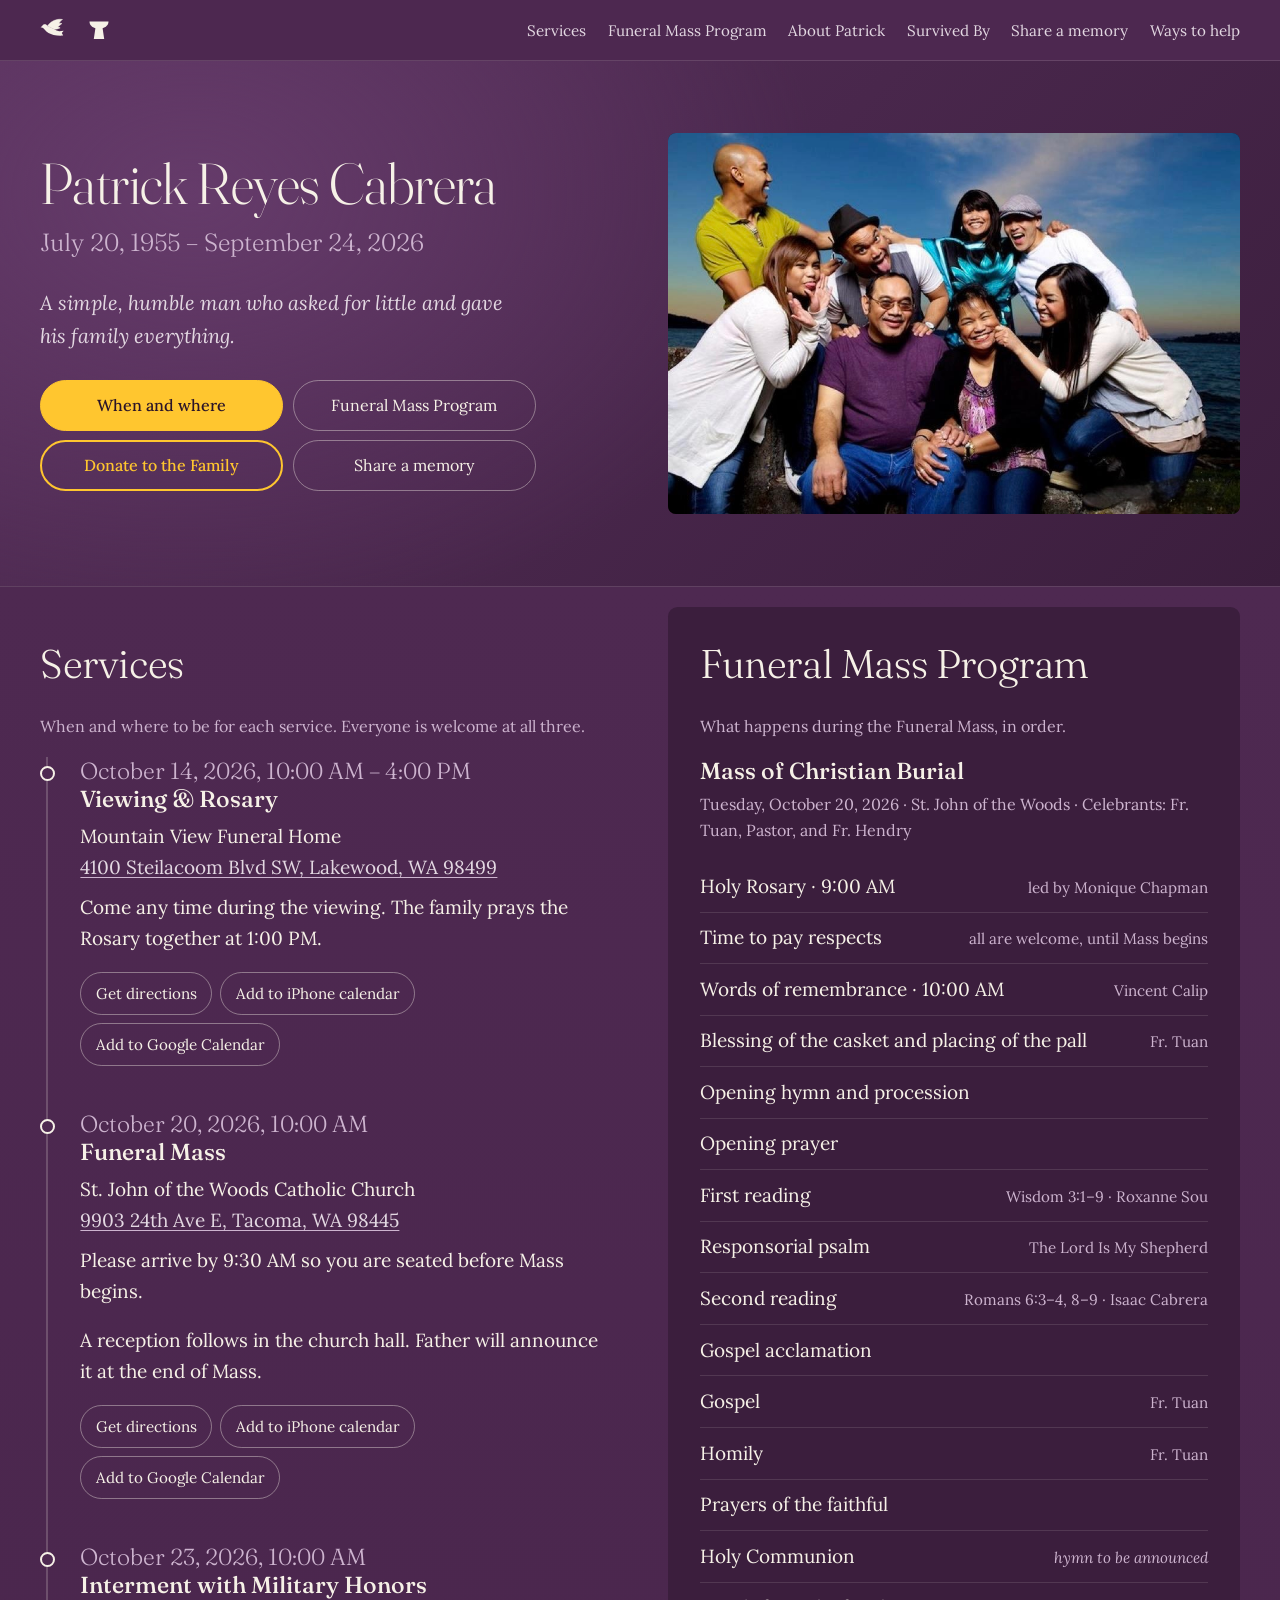
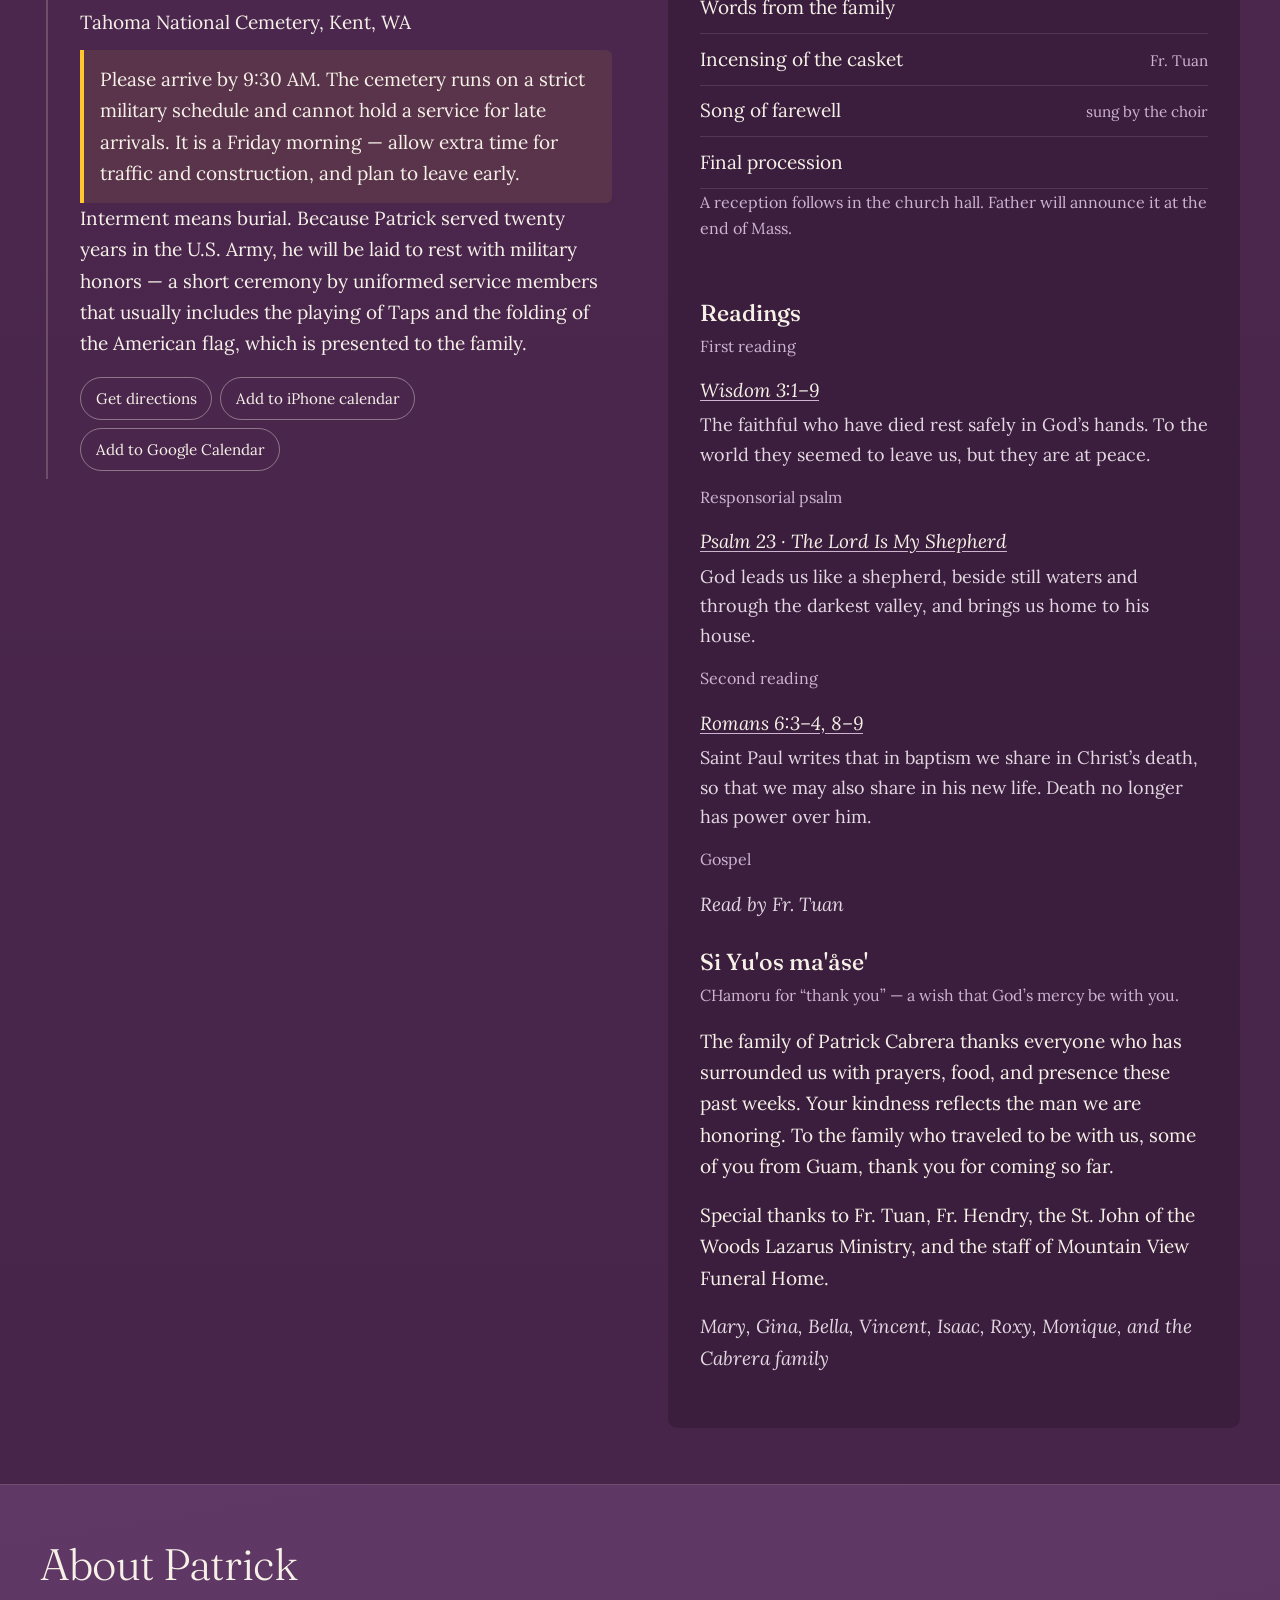
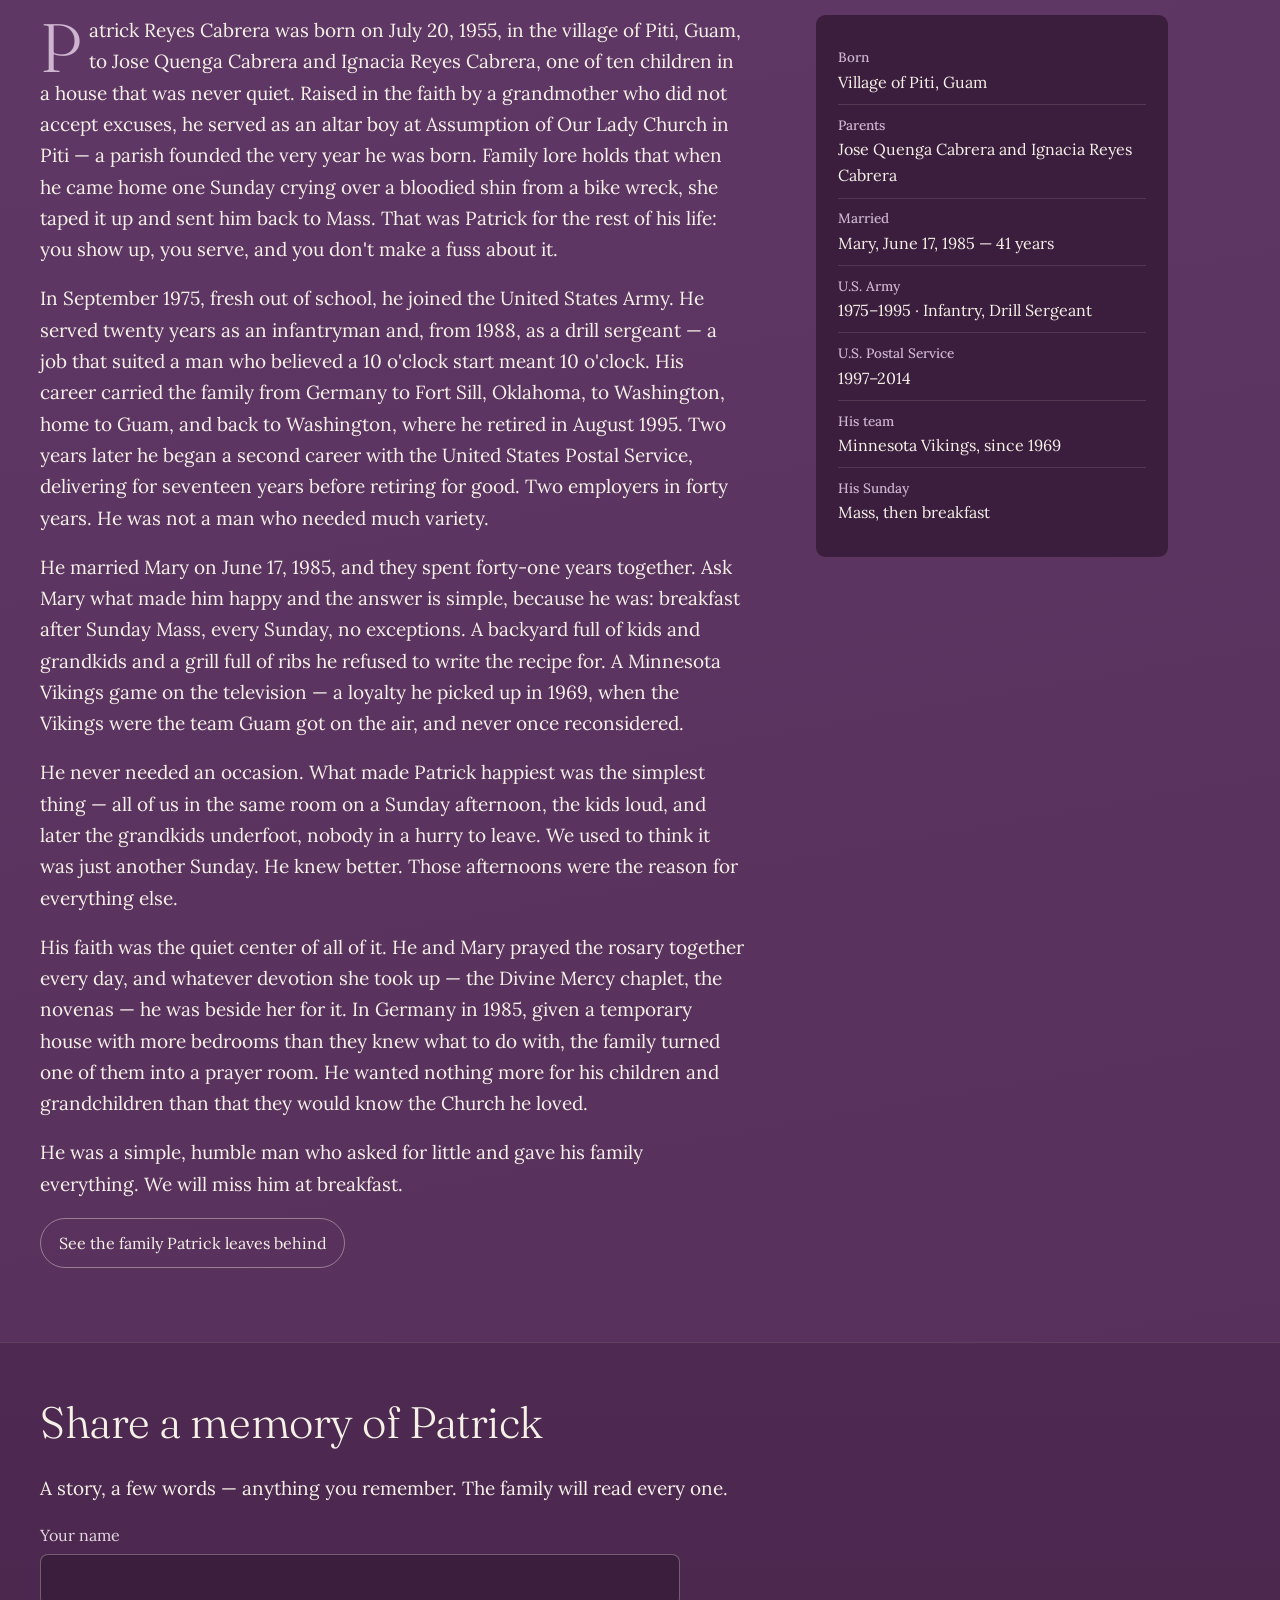
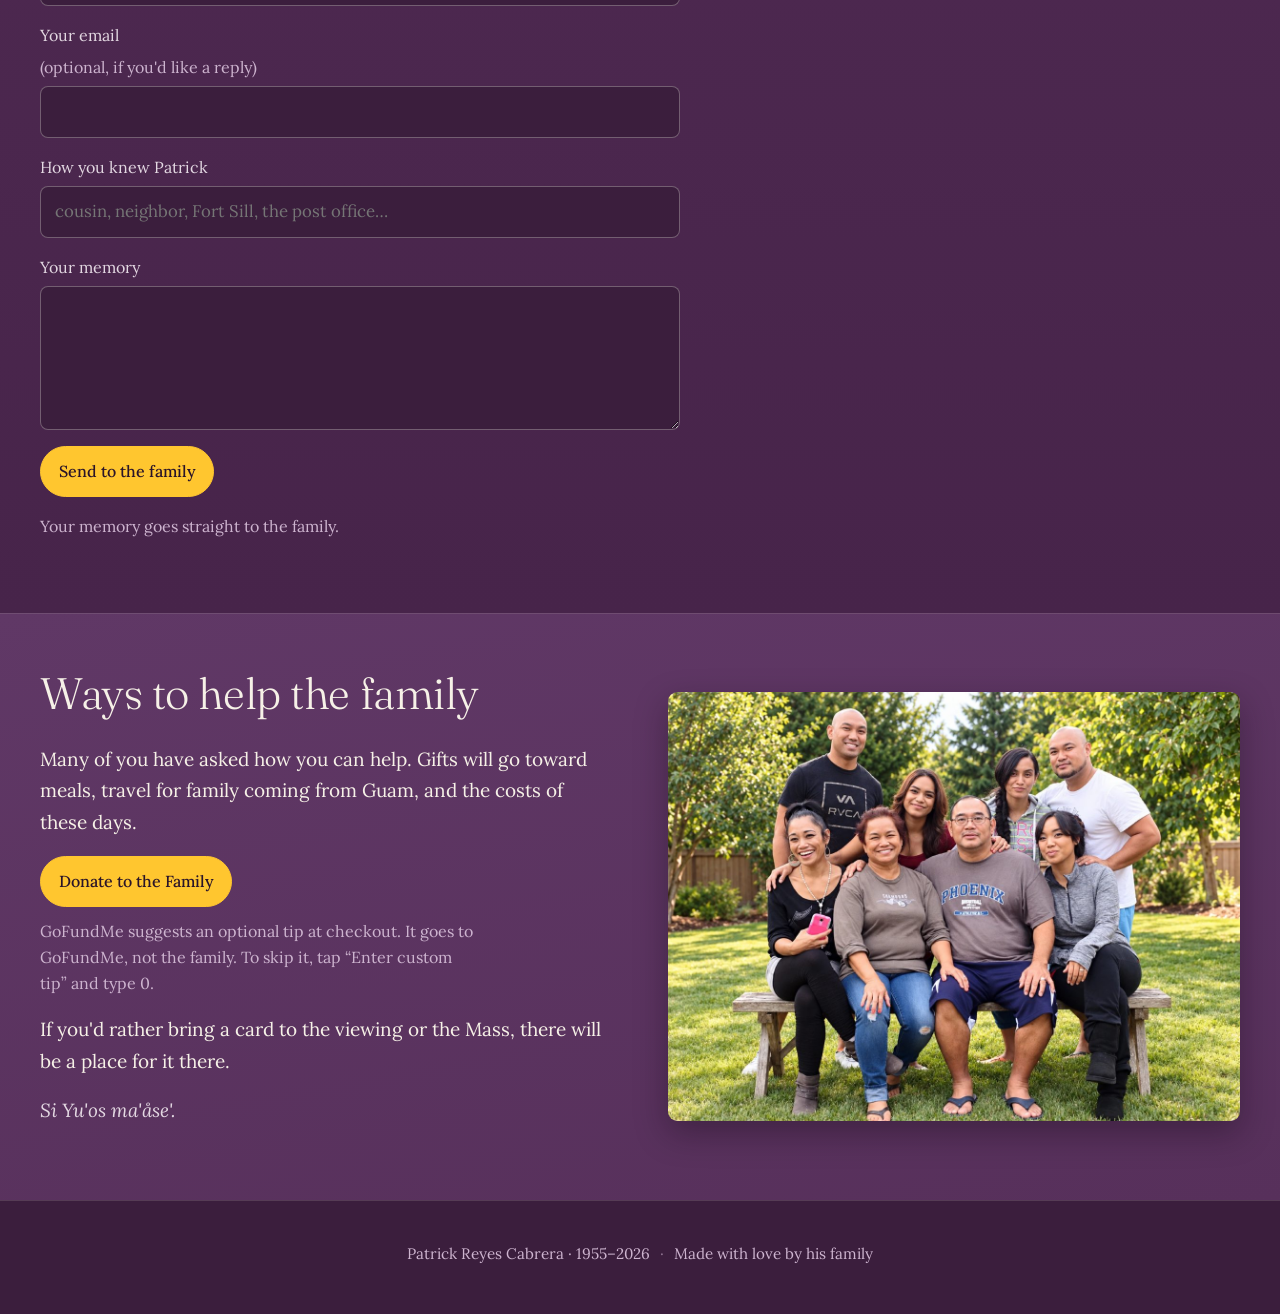
==== index.html @ 387bdf00 "Add the Survived By family tree page New /survived-by/ page built from data.json: Patrick and Mary's" ====
<!DOCTYPE html>
<!-- Generated by build.js from template.html + data.json. Do not edit this file directly. -->
<html lang="en">
<head>
<meta charset="utf-8">
<meta name="viewport" content="width=device-width, initial-scale=1, viewport-fit=cover">
<title>Patrick Reyes Cabrera · 1955–2026</title>
<meta name="description" content="Services, Funeral Mass program, and memories for Patrick Reyes Cabrera, July 20, 1955 – September 24, 2026.">
<link rel="preconnect" href="https://fonts.googleapis.com">
<link rel="preconnect" href="https://fonts.gstatic.com" crossorigin>
<link href="https://fonts.googleapis.com/css2?family=Fraunces:ital,opsz,wght@0,9..144,300;0,9..144,500;1,9..144,300&family=Lora:ital,wght@0,400;0,500;1,400&display=swap" rel="stylesheet">
<link rel="stylesheet" href="styles.css?v=f3554903">
<script>document.documentElement.classList.add('js')</script>
</head>
<body>
<nav class="nav" aria-label="Site">
  <div class="wrap">
    <div class="marks">
      <a class="brand home" href="#top" aria-label="Home"><svg viewBox="0 0 24 24" width="28" height="28" aria-hidden="true" focusable="false"><g fill="currentColor"><path d="M2.2 9.6L3.6 8.6C4 7.4 5.2 6.8 6.4 7.1C7.2 7.3 7.8 7.9 8.1 8.6L13.9 11.4C15.2 12.2 16.6 12.8 18.2 13L22 12.6L20.4 14.6L21.6 16.8C18.6 17 15.8 16.8 13.3 16.2C10.2 15.5 7.4 14 5.8 11.8C5.2 11 4.6 10.4 3.9 10.1Z"/><path class="wing" stroke="currentColor" stroke-width=".4" stroke-linejoin="round" d="M8.1 8.6C9.6 6.2 12.6 3.8 16.4 3C18 2.7 19.6 2.7 21 3C19.6 3.9 18.6 5 17.9 6.2C18.9 6.1 19.8 6.2 20.5 6.5C19.2 7.4 18 8.4 16.9 9.4C17.7 9.5 18.4 9.8 19 10.2C17.4 11 15.6 11.4 13.9 11.4Z"/></g></svg></a>
      <a class="latte" href="#about" aria-label="About Patrick" title="About Patrick"><svg viewBox="0 0 24 24" width="24" height="24" aria-hidden="true" focusable="false"><path fill="currentColor" d="M2.5 3.5H21.5C21.5 7 18.8 9.4 15.6 10.2L17.2 21H6.8L8.4 10.2C5.2 9.4 2.5 7 2.5 3.5Z"/></svg></a>
    </div>
    <button class="menu-toggle" type="button" aria-expanded="false" aria-controls="site-menu" aria-label="Menu"><svg viewBox="0 0 24 24" width="26" height="26" aria-hidden="true" focusable="false" fill="none" stroke="currentColor" stroke-width="2" stroke-linecap="round"><path class="bars" d="M4 7h16M4 12h16M4 17h16"/><path class="x" d="M6 6l12 12M18 6L6 18"/></svg></button>
    <ul id="site-menu">
      <li><a href="#services">Services</a></li>
      <li><a href="#program">Funeral Mass Program</a></li>
      <li><a href="#about">About Patrick</a></li>
      <li><a href="survived-by/">Survived By</a></li>
      <li><a href="#memories">Share a memory</a></li>
      <li><a href="#give">Ways to help</a></li>
    </ul>
  </div>
</nav>

<header class="hero" id="top">
  <div class="slides" aria-label="Family photos">
    <figure class="slide" style="margin:0">
      <img src="photos/family.jpg" alt="Patrick and Mary seated on a seawall at sunset, surrounded by their laughing children" width="960" height="640">
    </figure>
  </div>
  <div class="wrap">
    <h1>Patrick Reyes Cabrera</h1>
    <p class="dates">July 20, 1955 – September 24, 2026</p>
    <p class="lede">A simple, humble man who asked for little and gave his family everything.</p>
    <div class="quick">
      <a class="btn gold" href="#services">When and where</a>
      <a class="btn" href="program/">Funeral Mass Program</a>
      <a class="btn gold-outline" href="https://www.gofundme.com/f/supporting-our-mom-after-the-loss-of-our-dad-jjjbe">Donate to the Family</a>
      <a class="btn" href="#memories">Share a memory</a>
    </div>
  </div>
</header>

<main>
<!-- Services and Funeral Mass Program sit side by side on desktop -->
<div class="plan">
<section id="services">
  <div class="wrap">
    <h2>Services</h2>
    <p class="muted small">When and where to be for each service. Everyone is welcome at all three.</p>
    <div class="events">

      <article class="event">
        <h3><span class="when"><span class="nw">October 14, 2026,</span> <span class="nw">10:00 AM – 4:00 PM</span></span> Viewing &amp; Rosary</h3>
        <p class="where">Mountain View Funeral Home<br><a href="https://maps.google.com/?q=4100+Steilacoom+Blvd+SW,+Lakewood,+WA+98499">4100 Steilacoom Blvd SW, Lakewood, WA 98499</a></p>
        <p>Come any time during the viewing. The family prays the Rosary together at 1:00 PM.</p>
        <div class="links">
          <a class="btn" href="https://maps.google.com/?q=4100+Steilacoom+Blvd+SW,+Lakewood,+WA+98499">Get directions</a>
          <a class="btn" href="calendar/viewing.ics">Add to iPhone calendar</a>
          <a class="btn" href="https://calendar.google.com/calendar/render?action=TEMPLATE&amp;text=Viewing+%26+Rosary+%C2%B7+Patrick+Cabrera&amp;dates=20261014T100000%2F20261014T160000&amp;ctz=America%2FLos_Angeles&amp;location=Mountain+View+Funeral+Home%2C+4100+Steilacoom+Blvd+SW%2C+Lakewood%2C+WA+98499&amp;details=10%3A00+AM+%E2%80%93+4%3A00+PM+%C2%B7+Rosary+at+1%3A00+PM%0A%0ACome+any+time+during+the+viewing.+The+family+prays+the+Rosary+together+at+1%3A00+PM.">Add to Google Calendar</a>
        </div>
      </article>

      <article class="event">
        <h3><span class="when"><span class="nw">October 20, 2026,</span> <span class="nw">10:00 AM</span></span> Funeral Mass</h3>
        <p class="where">St. John of the Woods Catholic Church<br><a href="https://maps.google.com/?q=9903+24th+Ave+E,+Tacoma,+WA+98445">9903 24th Ave E, Tacoma, WA 98445</a></p>
        <p>Please arrive by 9:30 AM so you are seated before Mass begins.</p>
        <p>A reception follows in the church hall. Father will announce it at the end of Mass.</p>
        <div class="links">
          <a class="btn" href="https://maps.google.com/?q=9903+24th+Ave+E,+Tacoma,+WA+98445">Get directions</a>
          <a class="btn" href="calendar/funeral-mass.ics">Add to iPhone calendar</a>
          <a class="btn" href="https://calendar.google.com/calendar/render?action=TEMPLATE&amp;text=Funeral+Mass+%C2%B7+Patrick+Cabrera&amp;dates=20261020T090000%2F20261020T113000&amp;ctz=America%2FLos_Angeles&amp;location=St.+John+of+the+Woods+Catholic+Church%2C+9903+24th+Ave+E%2C+Tacoma%2C+WA+98445&amp;details=Mass+begins+promptly+at+10%3A00+AM+%C2%B7+Rosary+at+9%3A00+AM%0A%0APlease+arrive+by+9%3A30+AM+so+you+are+seated+before+Mass+begins.%0A%0AA+reception+follows+in+the+church+hall.+Father+will+announce+it+at+the+end+of+Mass.">Add to Google Calendar</a>
        </div>
      </article>

      <article class="event">
        <h3><span class="when"><span class="nw">October 23, 2026,</span> <span class="nw">10:00 AM</span></span> Interment with Military Honors</h3>
        <p class="where">Tahoma National Cemetery, Kent, WA</p>
        <div class="notice"><p>Please arrive by 9:30 AM. The cemetery runs on a strict military schedule and cannot hold a service for late arrivals. It is a Friday morning — allow extra time for traffic and construction, and plan to leave early.</p></div>
        <p>Interment means burial. Because Patrick served twenty years in the U.S. Army, he will be laid to rest with military honors — a short ceremony by uniformed service members that usually includes the playing of Taps and the folding of the American flag, which is presented to the family.</p>
        <div class="links">
          <a class="btn" href="https://maps.google.com/?q=Tahoma+National+Cemetery,+Kent,+WA">Get directions</a>
          <a class="btn" href="calendar/interment.ics">Add to iPhone calendar</a>
          <a class="btn" href="https://calendar.google.com/calendar/render?action=TEMPLATE&amp;text=Interment+with+Military+Honors+%C2%B7+Patrick+Cabrera&amp;dates=20261023T093000%2F20261023T110000&amp;ctz=America%2FLos_Angeles&amp;location=Tahoma+National+Cemetery%2C+Kent%2C+WA&amp;details=10%3A00+AM+%C2%B7+Please+arrive+by+9%3A30+AM%0A%0AInterment+means+burial.+Because+Patrick+served+twenty+years+in+the+U.S.+Army%2C+he+will+be+laid+to+rest+with+military+honors+%E2%80%94+a+short+ceremony+by+uniformed+service+members+that+usually+includes+the+playing+of+Taps+and+the+folding+of+the+American+flag%2C+which+is+presented+to+the+family.%0A%0AThe+cemetery+runs+on+a+strict+military+schedule+and+cannot+hold+a+service+for+late+arrivals.+It+is+a+Friday+morning+%E2%80%94+allow+extra+time+for+traffic+and+construction%2C+and+plan+to+leave+early.">Add to Google Calendar</a>
        </div>
      </article>

    </div>
  </div>
</section>

<section id="program">
  <div class="wrap">
    <h2>Funeral Mass Program</h2>
    <p class="muted small">What happens during the Funeral Mass, in order.</p>
    <div class="program">
      <div>
        <h3>Mass of Christian Burial</h3>
        <p class="small muted">Tuesday, October 20, 2026 · St. John of the Woods · Celebrants: Fr. Tuan, Pastor, and Fr. Hendry</p>
        <ol class="order">
          <li><span>Holy Rosary · 9:00 AM</span><span>led by Monique Chapman</span></li>
          <li><span>Time to pay respects</span><span>all are welcome, until Mass begins</span></li>
          <li><span>Words of remembrance · 10:00 AM</span><span>Vincent Calip</span></li>
          <li><span>Blessing of the casket and placing of the pall</span><span>Fr. Tuan</span></li>
          <li><span>Opening hymn and procession</span><span></span></li>
          <li><span>Opening prayer</span><span></span></li>
          <li><span>First reading</span><span>Wisdom 3:1–9 · Roxanne Sou</span></li>
          <li><span>Responsorial psalm</span><span>The Lord Is My Shepherd</span></li>
          <li><span>Second reading</span><span>Romans 6:3–4, 8–9 · Isaac Cabrera</span></li>
          <li><span>Gospel acclamation</span><span></span></li>
          <li><span>Gospel</span><span>Fr. Tuan</span></li>
          <li><span>Homily</span><span>Fr. Tuan</span></li>
          <li><span>Prayers of the faithful</span><span></span></li>
          <li><span>Holy Communion</span><span class="tbd">hymn to be announced</span></li>
          <li><span>Words from the family</span><span></span></li>
          <li><span>Incensing of the casket</span><span>Fr. Tuan</span></li>
          <li><span>Song of farewell</span><span>sung by the choir</span></li>
          <li><span>Final procession</span><span></span></li>
        </ol>
        <p class="small muted">A reception follows in the church hall. Father will announce it at the end of Mass.</p>
      </div>
      <div>
        <h3>Readings</h3>
        <p class="small muted" style="margin:0">First reading</p>
        <p class="scripture"><a href="https://bible.usccb.org/bible/wisdom/3">Wisdom 3:1–9</a></p>
        <p class="reading-note">The faithful who have died rest safely in God’s hands. To the world they seemed to leave us, but they are at peace.</p>
        <p class="small muted" style="margin:0">Responsorial psalm</p>
        <p class="scripture"><a href="https://bible.usccb.org/bible/psalms/23">Psalm 23 · The Lord Is My Shepherd</a></p>
        <p class="reading-note">God leads us like a shepherd, beside still waters and through the darkest valley, and brings us home to his house.</p>
        <p class="small muted" style="margin:0">Second reading</p>
        <p class="scripture"><a href="https://bible.usccb.org/bible/romans/6">Romans 6:3–4, 8–9</a></p>
        <p class="reading-note">Saint Paul writes that in baptism we share in Christ’s death, so that we may also share in his new life. Death no longer has power over him.</p>
        <p class="small muted" style="margin:0">Gospel</p>
        <p class="scripture">Read by Fr. Tuan</p>
        <h3 style="margin-top:1.75rem"><span lang="ch">Si Yu'os ma'åse'</span></h3>
        <p class="small muted">CHamoru for “thank you” — a wish that God’s mercy be with you.</p>
        <p>The family of Patrick Cabrera thanks everyone who has surrounded us with prayers, food, and presence these past weeks. Your kindness reflects the man we are honoring. To the family who traveled to be with us, some of you from Guam, thank you for coming so far.</p>
        <p>Special thanks to Fr. Tuan, Fr. Hendry, the St. John of the Woods Lazarus Ministry, and the staff of Mountain View Funeral Home.</p>
        <p class="lede-small">Mary, Gina, Bella, Vincent, Isaac, Roxy, Monique, and the Cabrera family</p>
      </div>
    </div>
  </div>
</section>
</div>

<section id="about">
  <div class="wrap">
    <h2>About Patrick</h2>
    <div class="bio">
      <div class="text">
        <p>Patrick Reyes Cabrera was born on July 20, 1955, in the village of Piti, Guam, to Jose Quenga Cabrera and Ignacia Reyes Cabrera, one of ten children in a house that was never quiet. Raised in the faith by a grandmother who did not accept excuses, he served as an altar boy at Assumption of Our Lady Church in Piti — a parish founded the very year he was born. Family lore holds that when he came home one Sunday crying over a bloodied shin from a bike wreck, she taped it up and sent him back to Mass. That was Patrick for the rest of his life: you show up, you serve, and you don't make a fuss about it.</p>
        <p>In September 1975, fresh out of school, he joined the United States Army. He served twenty years as an infantryman and, from 1988, as a drill sergeant — a job that suited a man who believed a 10 o'clock start meant 10 o'clock. His career carried the family from Germany to Fort Sill, Oklahoma, to Washington, home to Guam, and back to Washington, where he retired in August 1995. Two years later he began a second career with the United States Postal Service, delivering for seventeen years before retiring for good. Two employers in forty years. He was not a man who needed much variety.</p>
        <p>He married Mary on June 17, 1985, and they spent forty-one years together. Ask Mary what made him happy and the answer is simple, because he was: breakfast after Sunday Mass, every Sunday, no exceptions. A backyard full of kids and grandkids and a grill full of ribs he refused to write the recipe for. A Minnesota Vikings game on the television — a loyalty he picked up in 1969, when the Vikings were the team Guam got on the air, and never once reconsidered.</p>
        <p>He never needed an occasion. What made Patrick happiest was the simplest thing — all of us in the same room on a Sunday afternoon, the kids loud, and later the grandkids underfoot, nobody in a hurry to leave. We used to think it was just another Sunday. He knew better. Those afternoons were the reason for everything else.</p>
        <p>His faith was the quiet center of all of it. He and Mary prayed the rosary together every day, and whatever devotion she took up — the Divine Mercy chaplet, the novenas — he was beside her for it. In Germany in 1985, given a temporary house with more bedrooms than they knew what to do with, the family turned one of them into a prayer room. He wanted nothing more for his children and grandchildren than that they would know the Church he loved.</p>
        <p>He was a simple, humble man who asked for little and gave his family everything. We will miss him at breakfast.</p>
        <p><a class="btn" href="survived-by/">See the family Patrick leaves behind</a></p>
      </div>
      <aside><ul class="facts">
        <li><b>Born</b>Village of Piti, Guam</li>
        <li><b>Parents</b>Jose Quenga Cabrera and Ignacia Reyes Cabrera</li>
        <li><b>Married</b>Mary, June 17, 1985 — 41 years</li>
        <li><b>U.S. Army</b>1975–1995 · Infantry, Drill Sergeant</li>
        <li><b>U.S. Postal Service</b>1997–2014</li>
        <li><b>His team</b>Minnesota Vikings, since 1969</li>
        <li><b>His Sunday</b>Mass, then breakfast</li>
      </ul></aside>
    </div>
  </div>
</section>

<section id="memories">
  <div class="wrap">
    <h2>Share a memory of Patrick</h2>
    <p>A story, a few words — anything you remember. The family will read every one.</p>
    <form id="memoryForm" action="https://formspree.io/f/moejwren" method="POST">
      <input type="hidden" name="_subject" value="A memory of Patrick">
      <p class="hp" aria-hidden="true"><label>Leave this empty<input name="_gotcha" tabindex="-1" autocomplete="off"></label></p>
      <label>Your name<input name="name" required autocomplete="name"></label>
      <label>Your email <span class="muted">(optional, if you'd like a reply)</span><input name="email" type="email" autocomplete="email" inputmode="email"></label>
      <label>How you knew Patrick<input name="relationship" placeholder="cousin, neighbor, Fort Sill, the post office…"></label>
      <label>Your memory<textarea name="memory" required></textarea></label>
      <div><button class="btn gold" type="submit">Send to the family</button></div>
      <p class="small muted" id="formNote" role="status" aria-live="polite">Your memory goes straight to the family.</p>
    </form>
  </div>
</section>
<section id="give">
  <div class="wrap give-grid">
    <div class="give-text">
      <h2>Ways to help the family</h2>
      <p>Many of you have asked how you can help. Gifts will go toward meals, travel for family coming from Guam, and the costs of these days.</p>
      <p><a class="btn gold" href="https://www.gofundme.com/f/supporting-our-mom-after-the-loss-of-our-dad-jjjbe">Donate to the Family</a></p>
      <p class="small muted tip-note">GoFundMe suggests an optional tip at checkout. It goes to GoFundMe, not the family. To skip it, tap “Enter custom tip” and type 0.</p>
      <p>If you'd rather bring a card to the viewing or the Mass, there will be a place for it there.</p>
      <p class="lede-small" lang="ch">Si Yu'os ma'åse'.</p>
    </div>
    <figure class="give-photo"><img src="photos/family-backyard.jpg" alt="Patrick seated on a wooden bench in a sunny backyard, surrounded by smiling family" width="1200" height="900" loading="lazy" decoding="async"></figure>
  </div>
</section>

</main>

<footer>
  <div class="wrap">
    <p class="footline"><span>Patrick Reyes Cabrera · 1955–2026</span><span>Made with love by his family</span></p>
  </div>
</footer>

<script>
// phone menu: open/close, close after choosing a link or pressing Escape
(function(){
  var nav=document.querySelector('.nav'), btn=nav.querySelector('.menu-toggle');
  function set(open){ nav.classList.toggle('open',open); btn.setAttribute('aria-expanded',open); }
  btn.addEventListener('click',function(){ set(!nav.classList.contains('open')); });
  nav.querySelectorAll('#site-menu a').forEach(function(a){ a.addEventListener('click',function(){ set(false); }); });
  document.addEventListener('keydown',function(e){ if(e.key==='Escape'&&nav.classList.contains('open')){ set(false); btn.focus(); } });
})();
(function(){
  var f=document.getElementById('memoryForm');
  // Sends to Formspree without leaving the page; without JavaScript the form still posts normally.
  var note=document.getElementById('formNote'), btn=f.querySelector('button[type=submit]');
  f.addEventListener('submit',function(e){
    e.preventDefault();
    var d=new FormData(f);
    d.set('_subject','A memory of Patrick from '+(d.get('name')||'a friend'));
    btn.disabled=true; note.textContent='Sending…';
    fetch(f.action,{method:'POST',body:d,headers:{Accept:'application/json'}})
      .then(function(r){ if(!r.ok) throw new Error(r.status); f.reset(); note.textContent='Thank you. Your memory was sent to the family.'; })
      .catch(function(){ note.textContent='Sorry, that didn\'t go through. Please check your connection and try again.'; })
      .then(function(){ btn.disabled=false; });
  });
})();
</script>
</body>
</html>
---- styles.css ----
:root{
  --purple:#4E2951; --purple-deep:#3B1E3D; --purple-ink:#2A1429;
  --ivory:#F6F1E7; --ivory-dim:#E3D8E2; --lavender:#CDB4CF;
  --gold:#FFC62F;
  /* section tints: lightest values that keep lavender text at 4.5:1 or better */
  --plum-light:#603866; --plum-glow:#653B6A; --plum-mid:#57305B; --plum-low:#47244A;
  --display:"Fraunces", Georgia, "Times New Roman", serif;
  --body:"Lora", Georgia, "Times New Roman", serif;
  box-sizing:border-box;
  padding-top:env(safe-area-inset-top,0px); padding-bottom:env(safe-area-inset-bottom,0px);
}
:root:not([data-theme="light"]), :root[data-theme="dark"]{ color-scheme:dark; }
*,*::before,*::after{box-sizing:inherit}
html{scroll-padding-top:calc(env(safe-area-inset-top,0px) + 4.5rem); scroll-behavior:smooth}
@media (prefers-reduced-motion:reduce){html{scroll-behavior:auto}}
body{margin:0;background:var(--purple);color:var(--ivory);font-family:var(--body);font-size:1.1875rem;line-height:1.65;-webkit-font-smoothing:antialiased}
img{max-width:100%;display:block}
a{color:var(--ivory);text-decoration-color:var(--lavender);text-underline-offset:.18em}
a:hover{text-decoration-color:var(--gold)}
:focus-visible{outline:3px solid var(--gold);outline-offset:3px;border-radius:2px}
/* page width: narrow gutters on phones; wider column with roomier gutters on desktop */
:root{--page:min(100% - 2.5rem, 64rem)}
@media (min-width:60rem){:root{--page:min(100% - 5rem, 80rem)}}
.wrap{width:var(--page);margin-inline:auto}

/* nav */
.nav{position:sticky;top:env(safe-area-inset-top,0px);z-index:10;background:rgba(78,41,81,.92);backdrop-filter:blur(10px);border-bottom:1px solid rgba(246,241,231,.14)}
.nav .wrap{display:flex;align-items:center;justify-content:space-between;gap:1rem;min-height:3.75rem}
.nav .brand{font-family:var(--display);font-weight:500;font-size:1.05rem;text-decoration:none;letter-spacing:.01em}
.nav ul{list-style:none;margin:0;padding:0;display:flex;gap:1.35rem;overflow-x:auto;scrollbar-width:none}
.nav ul::-webkit-scrollbar{display:none}
.nav li a{text-decoration:none;font-size:.95rem;white-space:nowrap;color:var(--ivory-dim)}
.nav li a:hover{color:var(--ivory)}
.nav .home{display:inline-flex;align-items:center;justify-content:center;min-width:2.75rem;min-height:2.75rem;margin-left:-.6rem;color:var(--ivory);flex:none}
.nav .home:hover{opacity:.8}
/* dove (home) and latte stone (About Patrick) sit together at the left */
.nav .marks{display:flex;align-items:center;gap:.15rem;flex:none}
.nav .latte{display:inline-flex;align-items:center;justify-content:center;min-width:2.75rem;min-height:2.75rem;color:var(--ivory)}
.nav .latte:hover{opacity:.8}
/* dove: two gentle wingbeats on load, two more on hover/focus; none with reduced motion */
.nav .home .wing{transform-box:fill-box;transform-origin:30% 100%;animation:flap .6s ease-in-out .5s 2}
.nav .home:hover .wing,.nav .home:focus-visible .wing{animation:flap-again .6s ease-in-out 2}
@keyframes flap{0%,100%{transform:scaleY(1)}50%{transform:scaleY(-.3)}}
@keyframes flap-again{0%,100%{transform:scaleY(1)}50%{transform:scaleY(-.3)}}
@media (prefers-reduced-motion:reduce){.nav .home .wing{animation:none!important}}
/* menu button: phones only */
.menu-toggle{display:none;align-items:center;justify-content:center;background:none;border:0;color:var(--ivory);padding:0;width:2.75rem;height:2.75rem;margin-right:-.6rem;cursor:pointer;border-radius:.4rem}
.menu-toggle .x{display:none}.nav.open .menu-toggle .x{display:inline}.nav.open .menu-toggle .bars{display:none}
@media (max-width:56rem){html{scroll-padding-top:calc(env(safe-area-inset-top,0px) + 4.5rem)}.nav .wrap{flex-wrap:wrap;gap:0 1rem;min-height:3.5rem}.menu-toggle{display:inline-flex}.nav ul{flex-basis:100%;flex-direction:column;gap:0;overflow:visible;padding:0 0 .6rem}.js .nav ul{display:none}.js .nav.open ul{display:flex}.nav li a{display:block;padding:.8rem 0;font-size:1.125rem;color:var(--ivory);border-top:1px solid rgba(246,241,231,.12)}}

/* hero */
.hero{padding:0 0 3.5rem;background:linear-gradient(to bottom,var(--purple) 0,var(--purple) 45%,var(--purple-deep) 100%)}
.slides{position:relative;background:var(--purple-ink);aspect-ratio:3/2;overflow:hidden}
.slide{position:absolute;inset:0}
.slide img{width:100%;height:100%;object-fit:contain;display:block}
.slides::after{content:"";position:absolute;inset:auto 0 0 0;height:30%;pointer-events:none;background:linear-gradient(to bottom,rgba(78,41,81,0),var(--purple))}
.hero .wrap{margin-top:-3.25rem;position:relative}
.hero h1{font-family:var(--display);font-weight:300;font-size:min(5.5rem,calc((100vw - 2.5rem) / 8.2));white-space:nowrap;line-height:.98;margin:0 0 .6rem;letter-spacing:-.01em;font-variation-settings:"opsz" 144}
.hero .dates{font-family:var(--display);font-weight:300;font-size:clamp(1.2rem,2.6vw,1.55rem);color:var(--lavender);margin:0 0 1.4rem}
.hero .lede{font-size:1.25rem;max-width:40ch;margin:0 0 1.75rem;font-style:italic;color:var(--ivory-dim)}
/* hero buttons: an even grid, one column on phones, 2 x 2 from small tablets up */
.hero .quick{display:grid;grid-template-columns:minmax(0,1fr);gap:.6rem;max-width:31rem}
.hero .quick .btn{text-align:center}
@media (min-width:30rem){.hero .quick{grid-template-columns:repeat(2,minmax(0,1fr))}}
.btn{display:inline-block;padding:.7rem 1.1rem;border:1px solid rgba(246,241,231,.4);border-radius:999px;text-decoration:none;font-size:1rem;color:var(--ivory)}
.btn:hover{border-color:var(--gold)}
.btn.gold{background:var(--gold);color:var(--purple-ink);border-color:var(--gold);font-weight:500}
.btn.gold:hover{background:#ffd666}
/* secondary call to action: gold outline, so it stands out without competing with the solid gold button */
.btn.gold-outline{border:2px solid var(--gold);color:var(--gold);font-weight:500;padding:calc(.7rem - 1px) calc(1.1rem - 1px)}
.btn.gold-outline:hover{background:rgba(255,198,47,.12)}
@media (max-width:46rem){.hero .wrap{margin-top:-1.5rem}}
/* desktop: two equal columns, text left and photo right, no fades */
@media (min-width:60rem){.hero{display:grid;grid-template-columns:1fr 1fr;gap:3.5rem;align-items:center;padding:4.5rem calc((100% - var(--page)) / 2);background:radial-gradient(70% 120% at 15% 25%,var(--plum-glow) 0%,rgba(101,59,106,0) 70%),linear-gradient(135deg,var(--plum-mid) 0%,var(--purple-deep) 100%)}.hero .wrap{grid-column:1;grid-row:1;width:auto;margin:0}.slides{grid-column:2;grid-row:1;border-radius:.5rem}.slides::after{display:none}.hero h1{font-size:min(4.6vw,3.6rem)}}

/* sections */
section{padding:3.5rem 0;border-top:1px solid rgba(246,241,231,.14)}
/* alternating section backgrounds */
.plan{background:linear-gradient(to bottom,var(--purple) 0%,var(--plum-low) 100%)}
.plan > section{background:none}
#about{background:linear-gradient(170deg,var(--plum-light) 0%,var(--plum-mid) 100%)}
#memories{background:linear-gradient(to bottom,var(--purple) 0%,var(--plum-low) 100%)}
#give{background:linear-gradient(170deg,var(--plum-light) 0%,var(--plum-mid) 100%)}
.give-photo{margin:2rem 0 0}
.give-photo img{width:100%;height:auto;border-radius:.6rem;box-shadow:0 12px 32px rgba(20,8,20,.35)}
@media (min-width:60rem){.give-grid{display:grid;grid-template-columns:minmax(0,1fr) minmax(0,1fr);gap:3.5rem;align-items:center}.give-photo{margin:0}}
.tip-note{margin-top:-.4rem;max-width:44ch}
.btn-placeholder{opacity:.6;cursor:not-allowed;margin-right:.5rem}
.lede-small{font-style:italic;color:var(--ivory-dim)}
h2{font-family:var(--display);font-weight:300;font-size:clamp(2rem,4.5vw,2.75rem);line-height:1.05;margin:0 0 1.75rem;letter-spacing:-.01em}
h3{font-family:var(--display);font-weight:500;font-size:1.45rem;line-height:1.2;margin:0 0 .35rem}
p{margin:0 0 1.1rem;max-width:68ch}
.muted{color:var(--lavender)}
.small{font-size:1rem}

/* services timeline */
.events{display:grid;gap:0;border-left:2px solid rgba(246,241,231,.2);margin-left:.4rem}
.event{position:relative;padding:0 0 2.75rem 2rem}
.event:last-child{padding-bottom:.5rem}
.event::before{content:"";position:absolute;left:-.55rem;top:.55rem;width:.95rem;height:.95rem;border-radius:50%;background:var(--purple);border:2px solid var(--ivory)}
.event h3{margin-bottom:.5rem}
.event h3 .when{display:block;font-weight:300;color:var(--lavender)}
@media (max-width:46rem){.event h3 .when{font-size:1.15rem}}
.nw{white-space:nowrap}
.event .where{margin:0 0 .5rem}
.event .where a{color:var(--ivory-dim)}
.event ul{margin:.5rem 0 1rem;padding-left:1.2rem}
.event li{margin-bottom:.35rem}
.event .links{display:flex;flex-wrap:wrap;gap:.5rem;margin-top:.9rem}
.event .links .btn{font-size:.95rem;padding:.5rem .9rem}
.notice{border-left:4px solid var(--gold);background:rgba(255,198,47,.08);padding:.85rem 1rem;margin:.75rem 0 0;max-width:62ch;border-radius:0 .4rem .4rem 0}
.notice p{margin:0}
.tbd{color:var(--gold);font-style:italic}
.pending{display:inline-block;font-size:.9rem;color:var(--purple-ink);background:var(--gold);padding:.1rem .55rem;border-radius:999px;vertical-align:middle;margin-left:.3rem;font-style:normal}

/* bio */
.bio{display:grid;gap:2rem}
@media (min-width:56rem){.bio{grid-template-columns:minmax(0,44rem) 22rem;gap:4.5rem}}
.portrait{width:100%;border-radius:50% 50% 1.25rem 1.25rem / 42% 42% 1.25rem 1.25rem;overflow:hidden;background:var(--purple-deep)}
.bio aside{align-self:start}
.bio .text p:first-of-type::first-letter{font-family:var(--display);font-weight:300;font-size:3.6em;float:left;line-height:.8;padding:.08em .12em 0 0;color:var(--lavender)}
.facts{list-style:none;margin:0;padding:1.4rem;background:var(--purple-deep);border-radius:.6rem;font-size:1rem;align-self:start}
.facts li{padding:.55rem 0;border-bottom:1px solid rgba(246,241,231,.12)}
.facts li:last-child{border:0}
.facts b{display:block;font-weight:500;color:var(--lavender);font-size:.85rem}

/* program */
.program{display:grid;gap:2.5rem}
@media (min-width:56rem){.program{grid-template-columns:1fr 1fr;gap:4rem}}
/* desktop: Services and Program side by side */
@media (min-width:60rem){.plan{display:grid;grid-template-columns:1fr 1fr;gap:3.5rem;align-items:start;padding-inline:calc((100% - var(--page)) / 2);border-top:1px solid rgba(246,241,231,.14)}.plan > section{border-top:0}.plan .wrap{width:auto}.plan .program{grid-template-columns:1fr;gap:2.5rem}#program{background:var(--purple-deep);border-radius:.6rem;padding:2.25rem 2rem;margin:1.25rem 0 3.5rem}.plan h2{font-size:2.5rem;white-space:nowrap}}
.order{list-style:none;margin:0;padding:0}
.order li{display:grid;grid-template-columns:1fr auto;gap:1rem;padding:.6rem 0;border-bottom:1px solid rgba(246,241,231,.12);align-items:baseline}
.order li span:last-child{font-size:.95rem;color:var(--lavender);text-align:right;max-width:18rem}
.scripture{font-style:italic;color:var(--ivory-dim);margin:1rem 0 .25rem}
.scripture a{color:var(--ivory)}
.reading-note{font-size:1.125rem;color:var(--ivory-dim);margin:0 0 .9rem}

/* form */
form{display:grid;gap:1rem;max-width:40rem}
.hp{position:absolute;left:-9999px;width:1px;height:1px;overflow:hidden}
button[disabled]{opacity:.7;cursor:wait}
label{display:grid;gap:.35rem;font-size:1rem;color:var(--ivory-dim)}
input,textarea{font:inherit;font-size:1.05rem;padding:.7rem .85rem;border-radius:.5rem;border:1px solid rgba(246,241,231,.3);background:var(--purple-deep);color:var(--ivory)}
textarea{min-height:9rem;resize:vertical}
button{font:inherit;cursor:pointer}

/* footer */
footer{padding:2.5rem 0 3rem;background:var(--purple-deep);border-top:1px solid rgba(246,241,231,.14);font-size:.95rem;color:var(--lavender)}
footer p{margin:0;max-width:none}
.footline{display:flex;flex-wrap:wrap;justify-content:center;text-align:center;gap:.25rem 0}
.footline span{white-space:nowrap}
.footline span + span::before{content:"·";padding:0 .65rem;color:rgba(205,180,207,.6)}
@media (max-width:46rem){.footline{flex-direction:column}.footline span{white-space:normal}.footline span + span::before{content:none}}
@media print{
  body{background:#fff;color:#111;font-size:11pt}
  .nav,.hero .quick,form,#memories,footer,.event .links{display:none}
  section{border-color:#ccc;padding:1.2rem 0}
  .hero,.plan,section,#program{background:none!important}
  .facts{background:#f3f3f3;color:#111}
  h1,h2,h3,.event .when{color:#111}
  .muted,.event .where a,.order li span:last-child{color:#444}
}
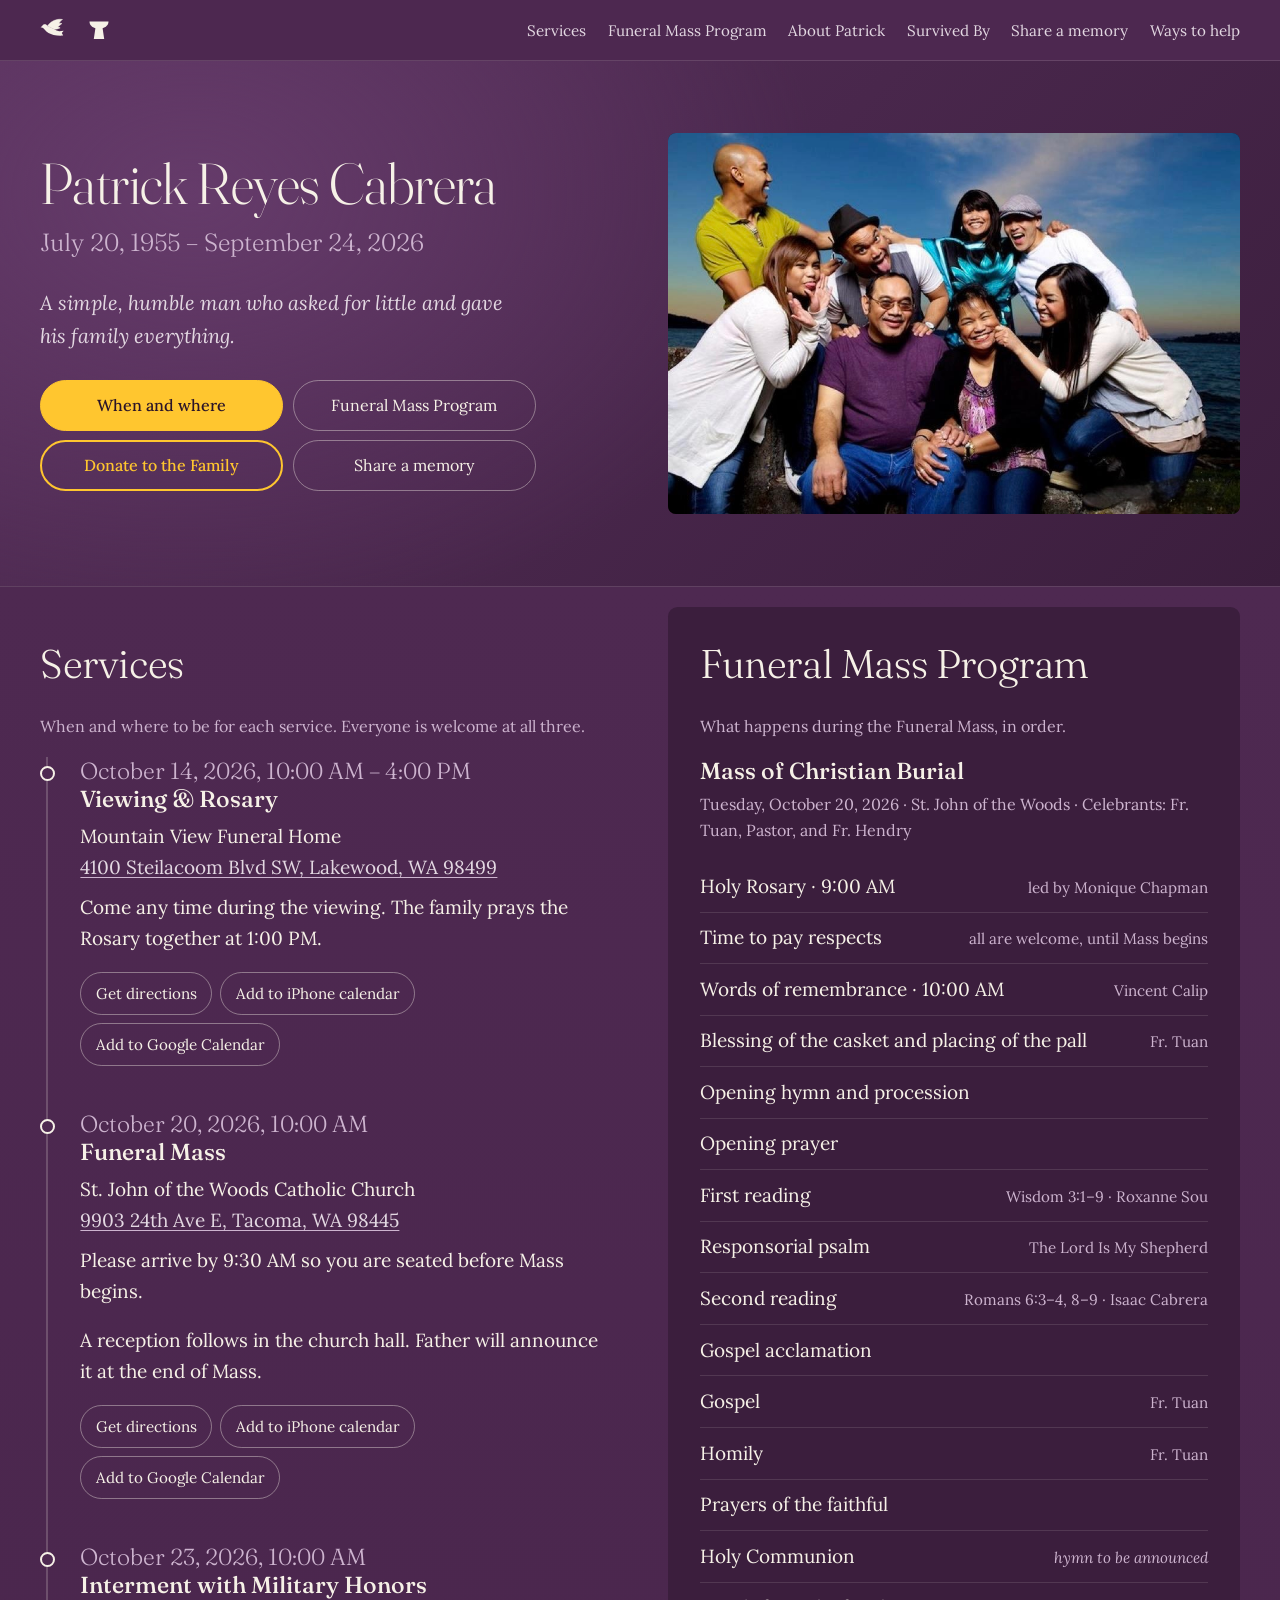
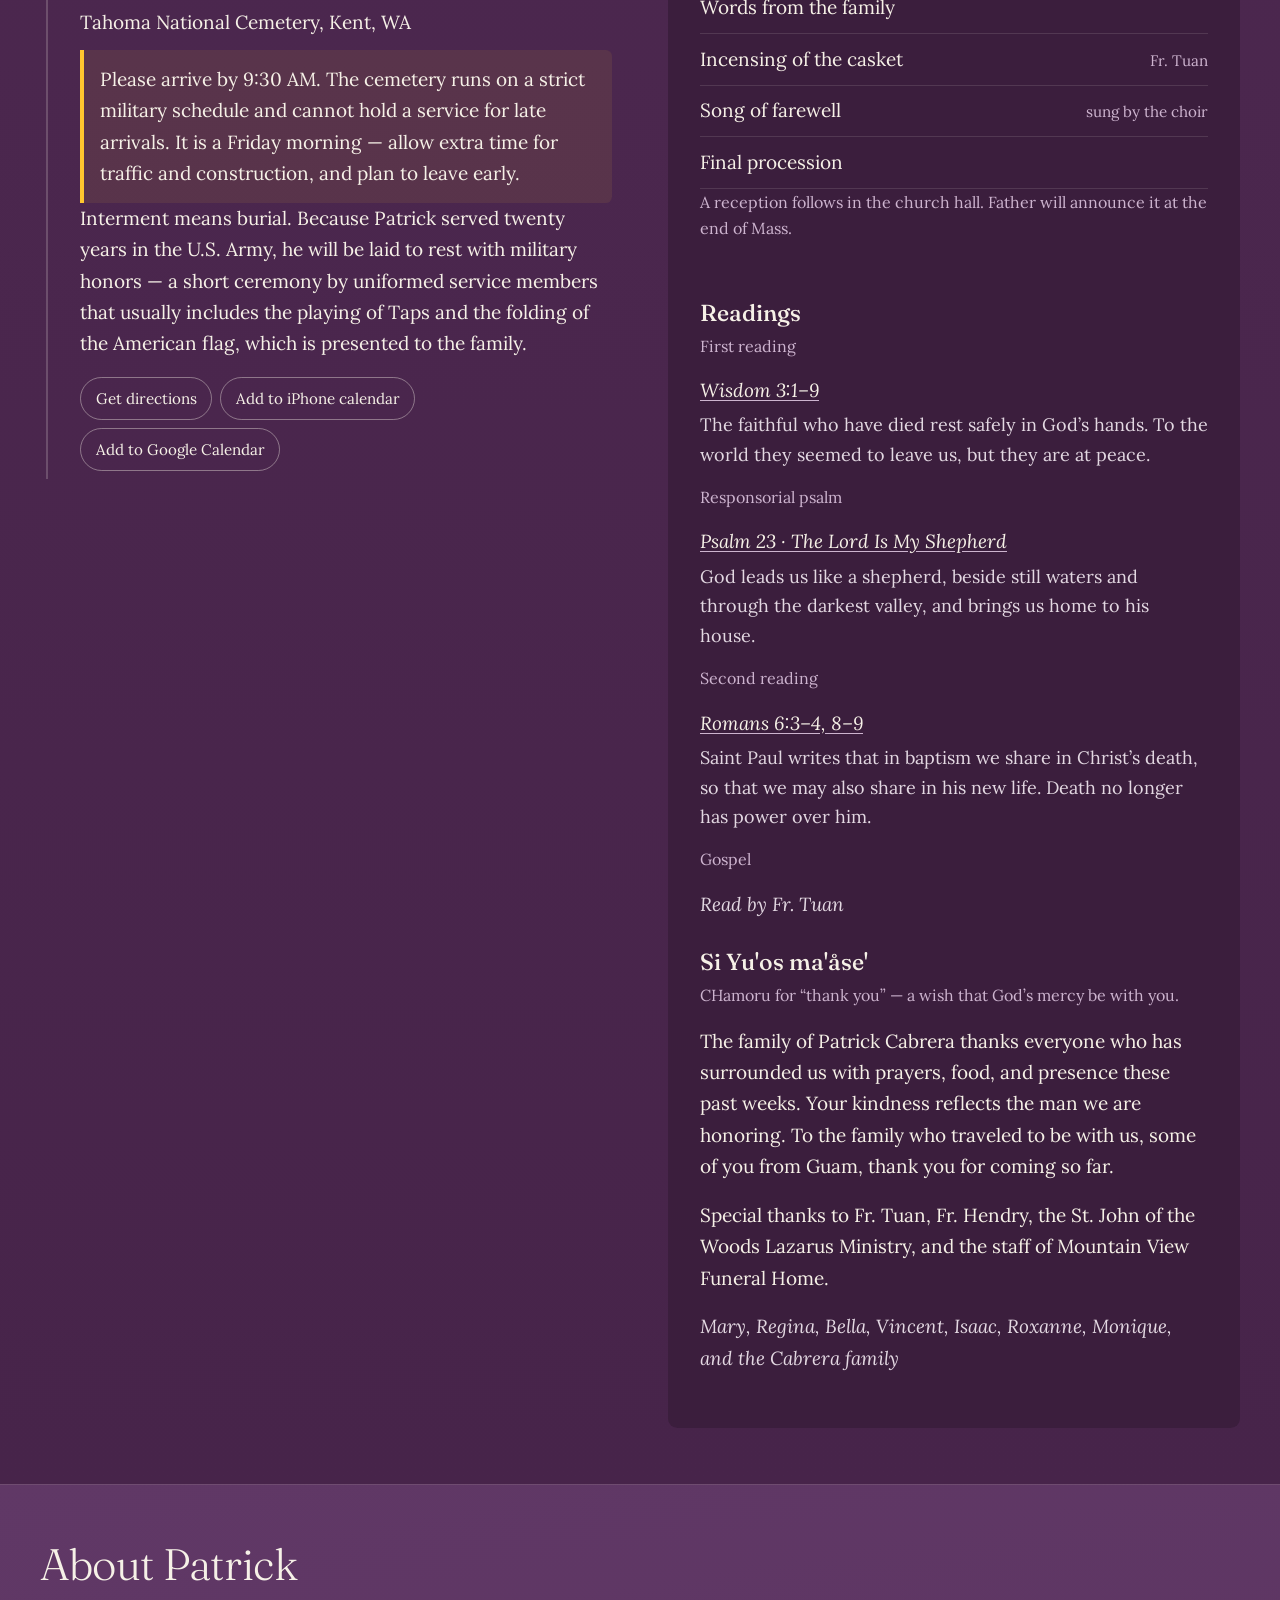
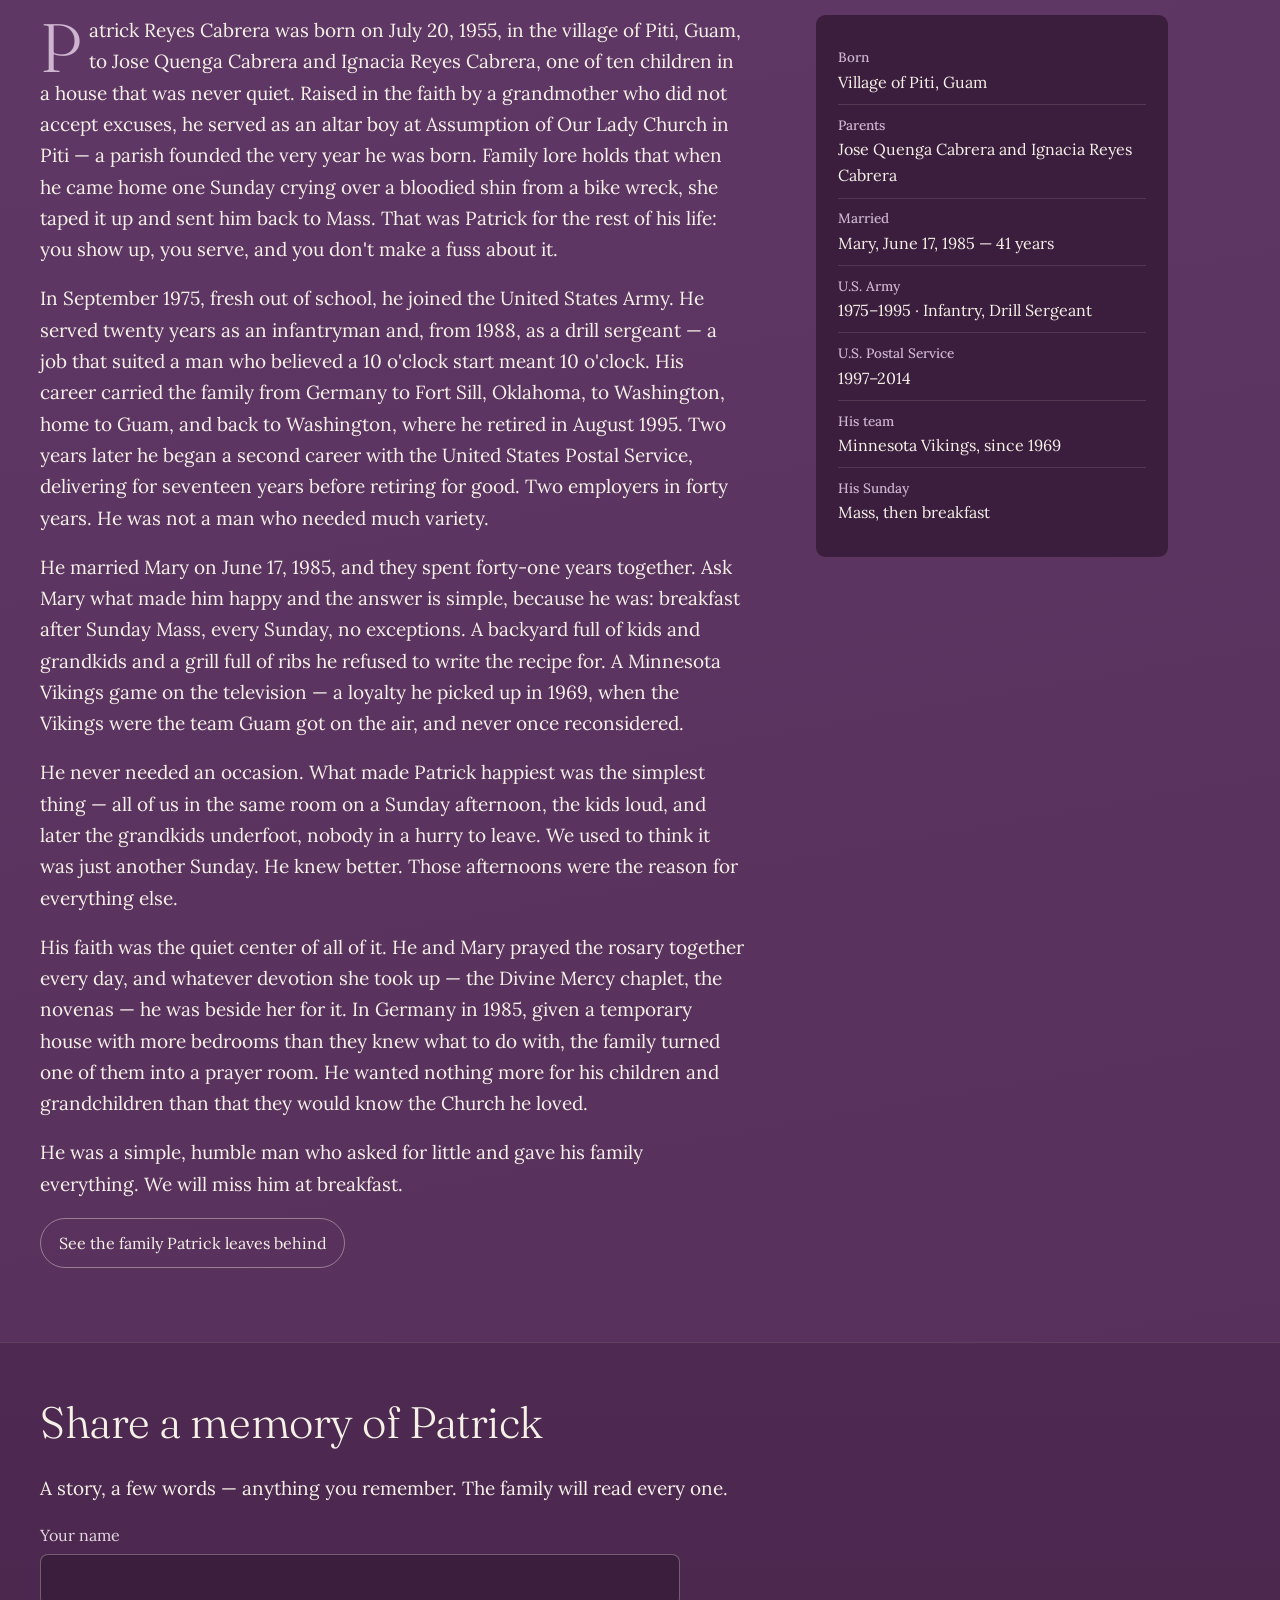
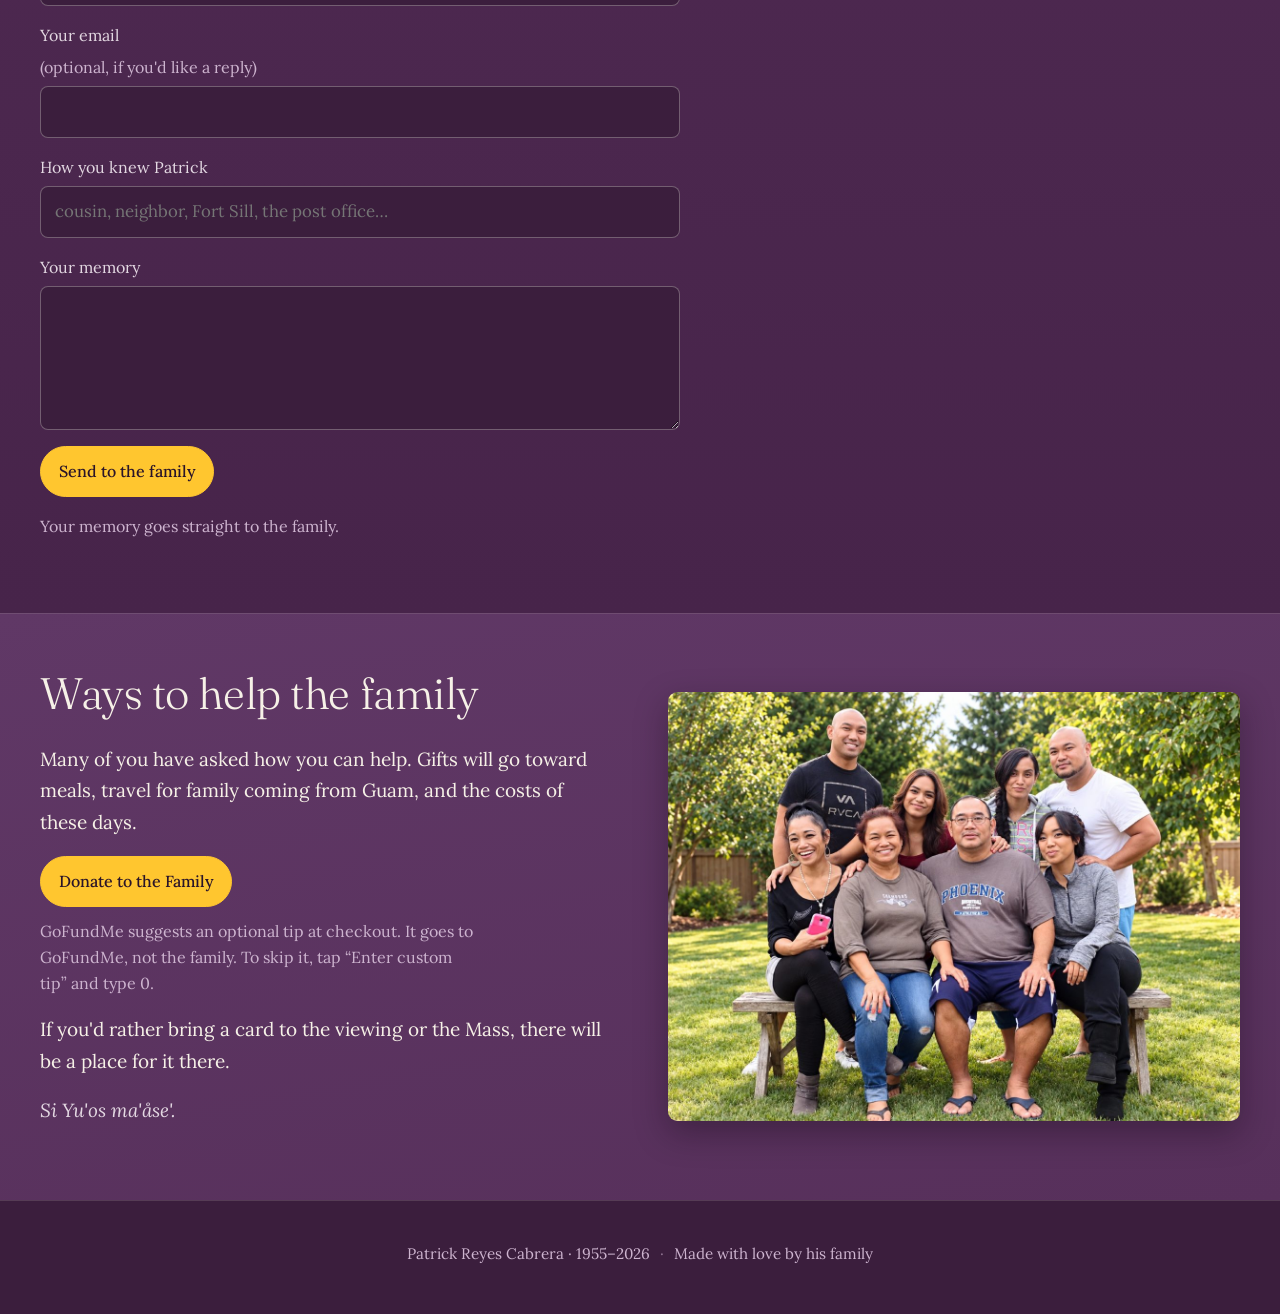
==== commit bea6cc60: "Program sign-off uses formal names: Regina, Roxanne Co-Authored-By: Claude Opus 5.5 <noreply@anthrop" ====
--- a/index.html
+++ b/index.html
@@ -145,7 +145,7 @@
         <p class="small muted">CHamoru for “thank you” — a wish that God’s mercy be with you.</p>
         <p>The family of Patrick Cabrera thanks everyone who has surrounded us with prayers, food, and presence these past weeks. Your kindness reflects the man we are honoring. To the family who traveled to be with us, some of you from Guam, thank you for coming so far.</p>
         <p>Special thanks to Fr. Tuan, Fr. Hendry, the St. John of the Woods Lazarus Ministry, and the staff of Mountain View Funeral Home.</p>
-        <p class="lede-small">Mary, Gina, Bella, Vincent, Isaac, Roxy, Monique, and the Cabrera family</p>
+        <p class="lede-small">Mary, Regina, Bella, Vincent, Isaac, Roxanne, Monique, and the Cabrera family</p>
       </div>
     </div>
   </div>
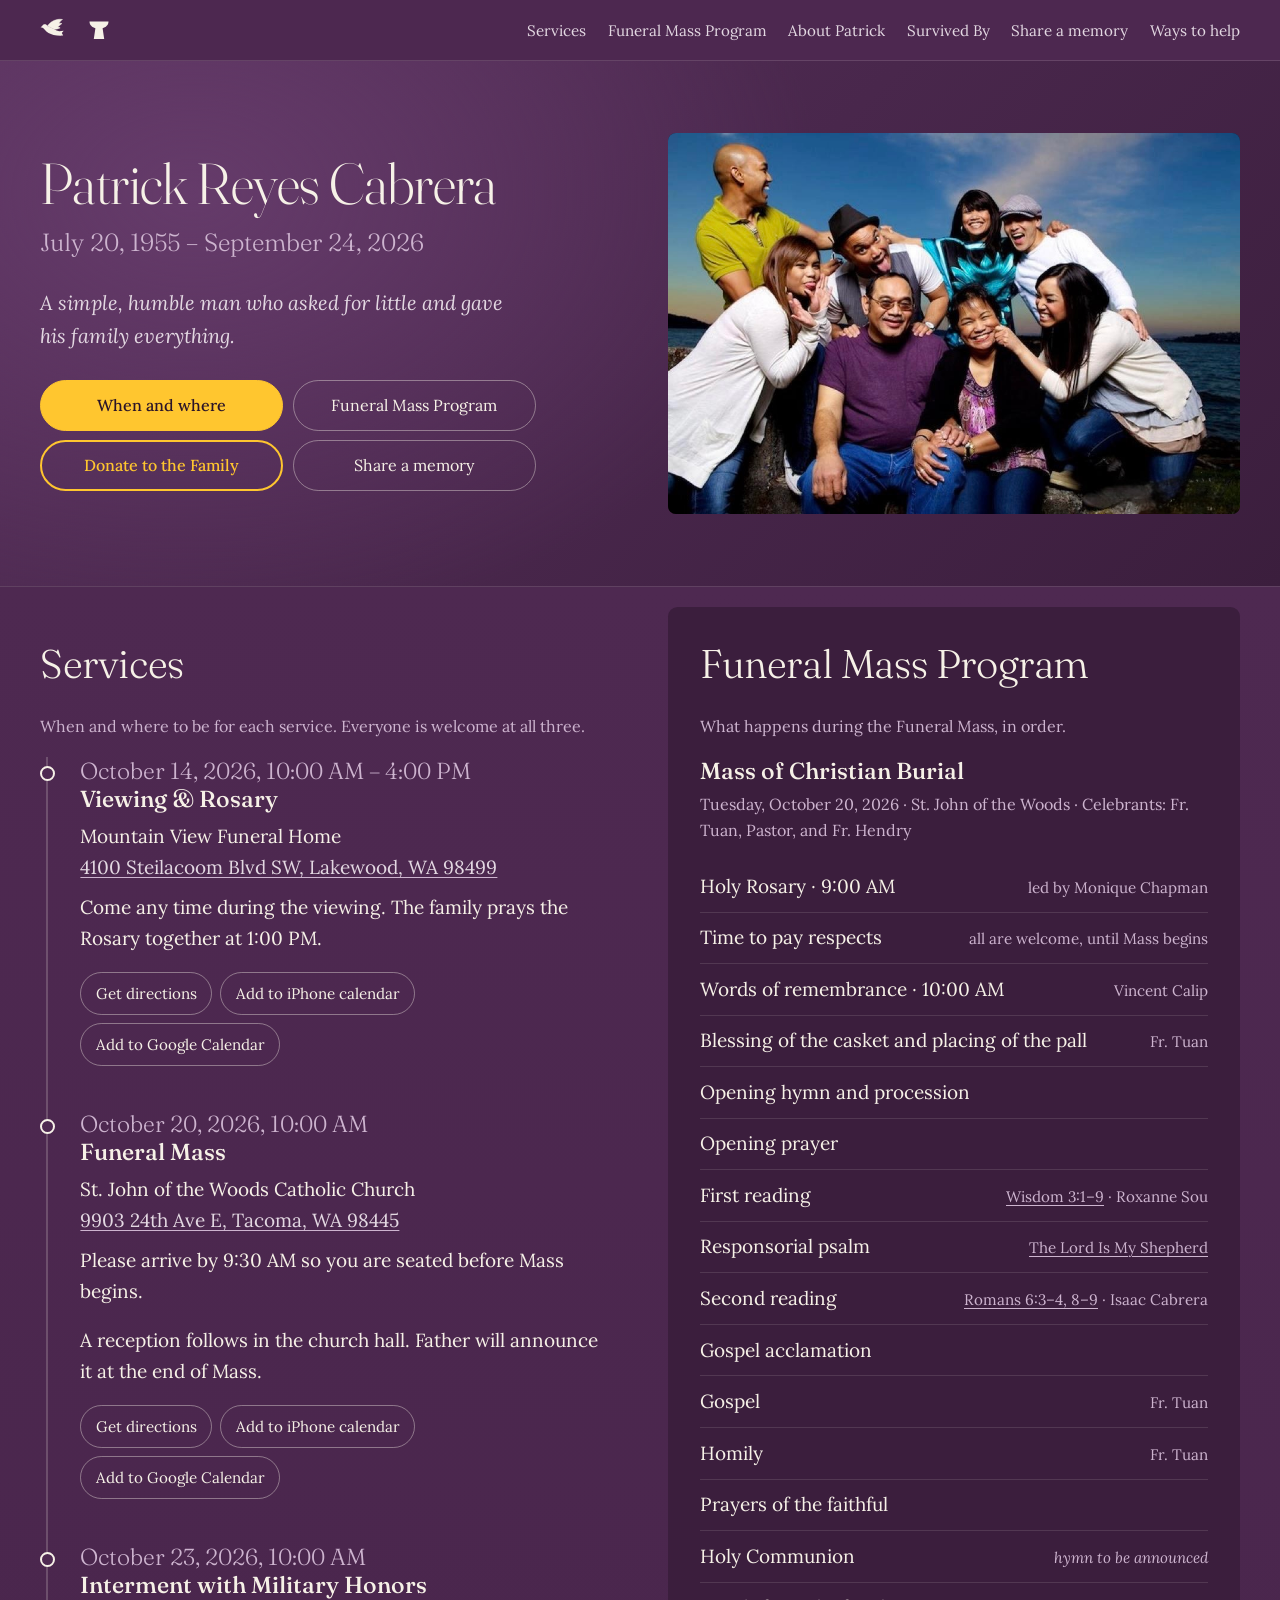
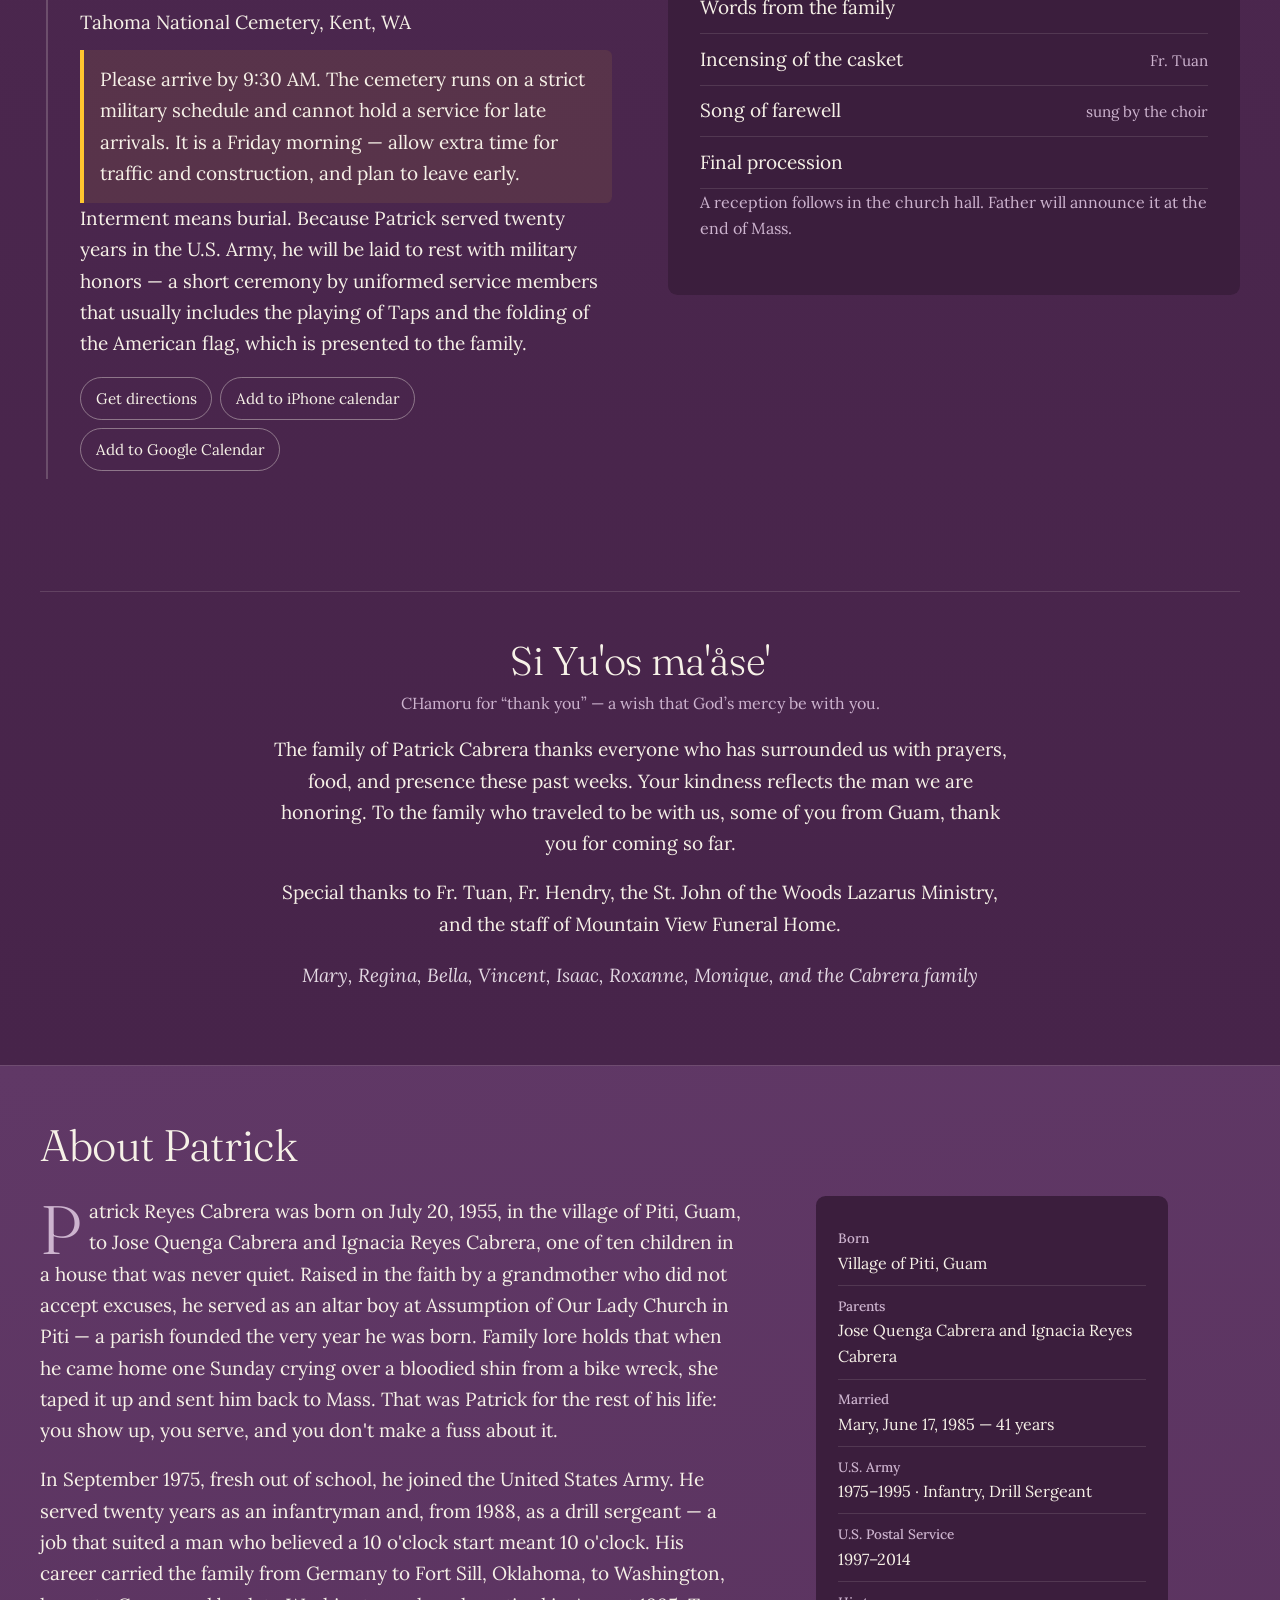
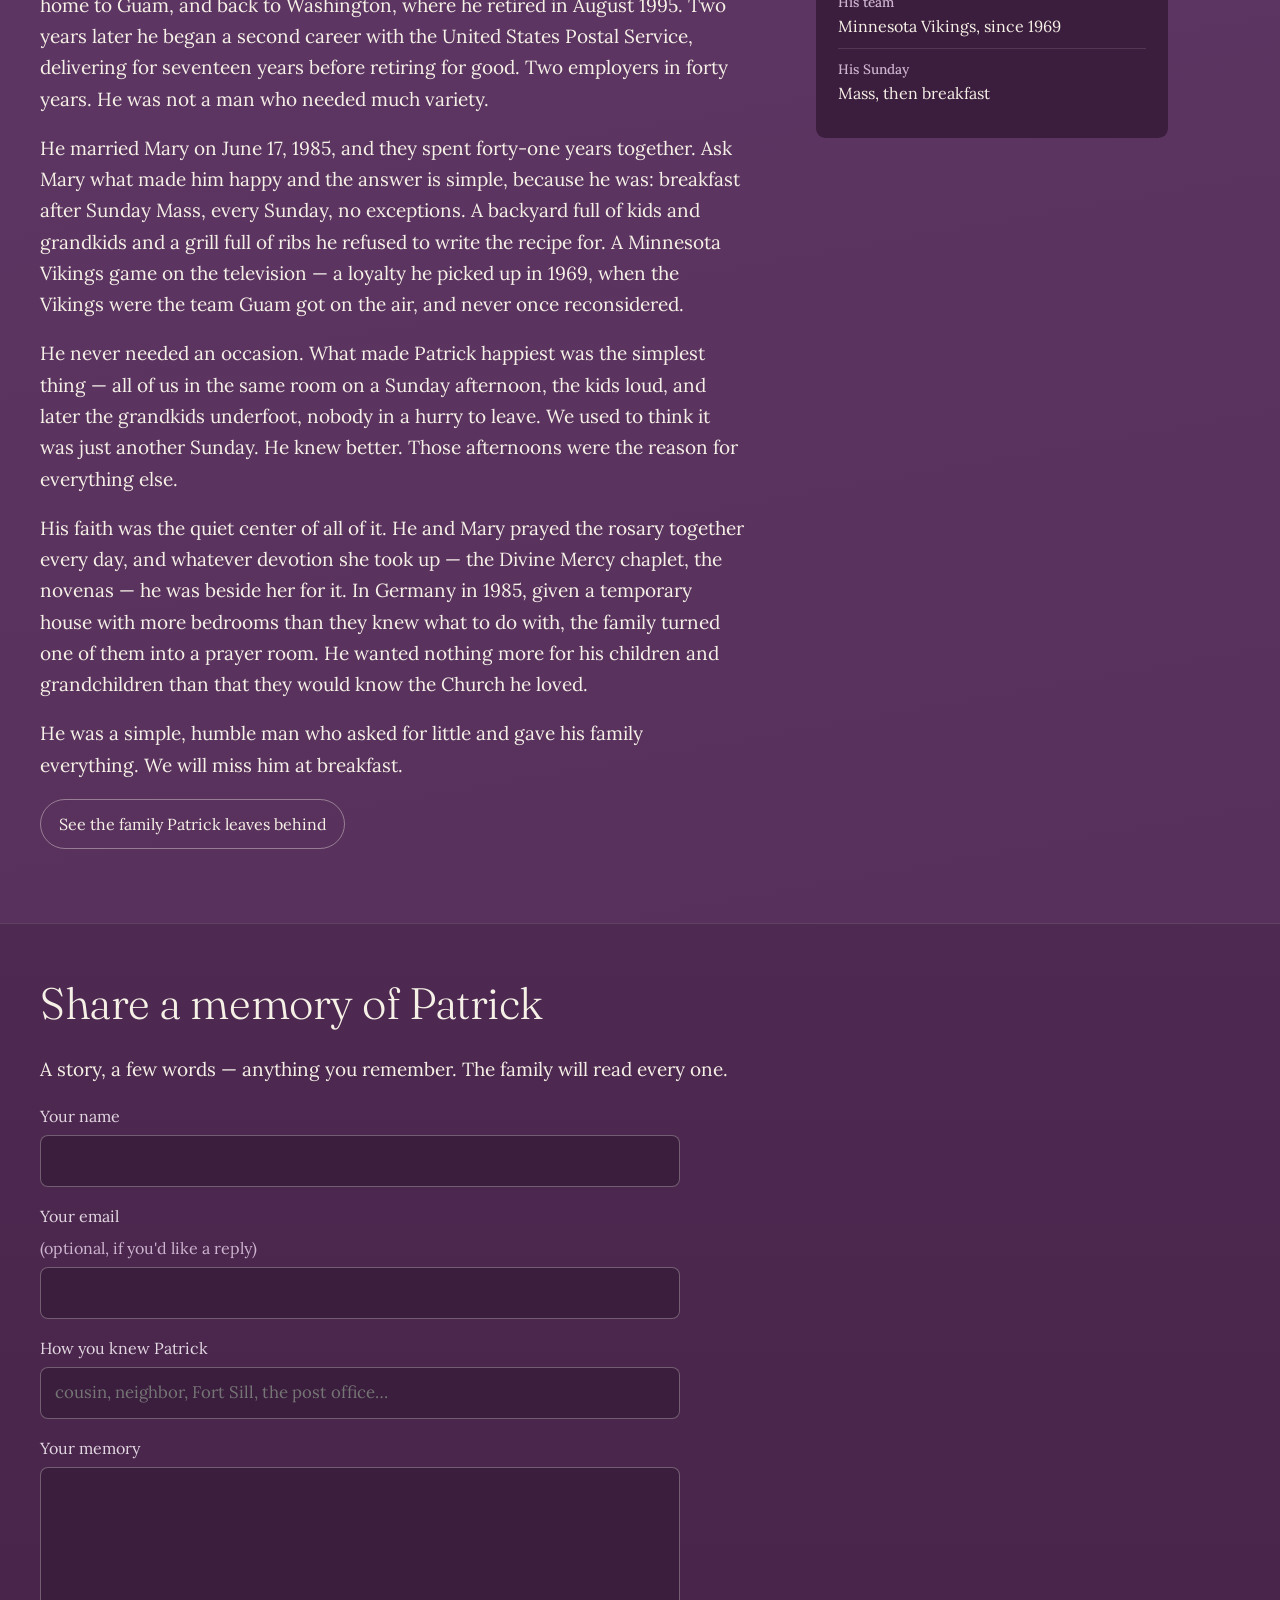
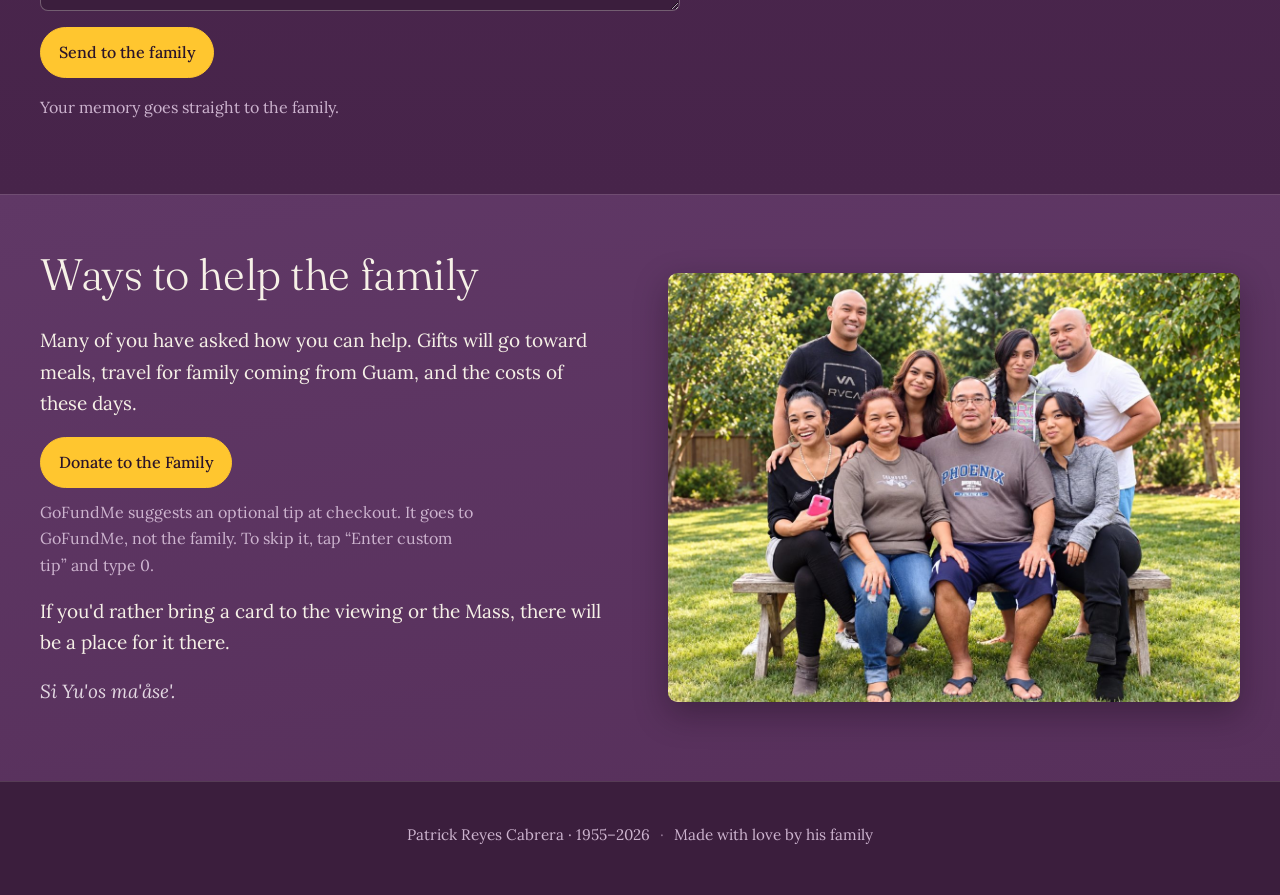
==== commit 8b0cb478: "Landing program: reading links inline; thanks block spans both columns Readings in the order of serv" ====
--- a/index.html
+++ b/index.html
@@ -9,7 +9,7 @@
 <link rel="preconnect" href="https://fonts.googleapis.com">
 <link rel="preconnect" href="https://fonts.gstatic.com" crossorigin>
 <link href="https://fonts.googleapis.com/css2?family=Fraunces:ital,opsz,wght@0,9..144,300;0,9..144,500;1,9..144,300&family=Lora:ital,wght@0,400;0,500;1,400&display=swap" rel="stylesheet">
-<link rel="stylesheet" href="styles.css?v=f3554903">
+<link rel="stylesheet" href="styles.css?v=23f5c890">
 <script>document.documentElement.classList.add('js')</script>
 </head>
 <body>
@@ -113,9 +113,9 @@
           <li><span>Blessing of the casket and placing of the pall</span><span>Fr. Tuan</span></li>
           <li><span>Opening hymn and procession</span><span></span></li>
           <li><span>Opening prayer</span><span></span></li>
-          <li><span>First reading</span><span>Wisdom 3:1–9 · Roxanne Sou</span></li>
-          <li><span>Responsorial psalm</span><span>The Lord Is My Shepherd</span></li>
-          <li><span>Second reading</span><span>Romans 6:3–4, 8–9 · Isaac Cabrera</span></li>
+          <li><span>First reading</span><span><a href="https://bible.usccb.org/bible/wisdom/3">Wisdom 3:1–9</a> · Roxanne Sou</span></li>
+          <li><span>Responsorial psalm</span><span><a href="https://bible.usccb.org/bible/psalms/23">The Lord Is My Shepherd</a></span></li>
+          <li><span>Second reading</span><span><a href="https://bible.usccb.org/bible/romans/6">Romans 6:3–4, 8–9</a> · Isaac Cabrera</span></li>
           <li><span>Gospel acclamation</span><span></span></li>
           <li><span>Gospel</span><span>Fr. Tuan</span></li>
           <li><span>Homily</span><span>Fr. Tuan</span></li>
@@ -128,26 +128,17 @@
         </ol>
         <p class="small muted">A reception follows in the church hall. Father will announce it at the end of Mass.</p>
       </div>
-      <div>
-        <h3>Readings</h3>
-        <p class="small muted" style="margin:0">First reading</p>
-        <p class="scripture"><a href="https://bible.usccb.org/bible/wisdom/3">Wisdom 3:1–9</a></p>
-        <p class="reading-note">The faithful who have died rest safely in God’s hands. To the world they seemed to leave us, but they are at peace.</p>
-        <p class="small muted" style="margin:0">Responsorial psalm</p>
-        <p class="scripture"><a href="https://bible.usccb.org/bible/psalms/23">Psalm 23 · The Lord Is My Shepherd</a></p>
-        <p class="reading-note">God leads us like a shepherd, beside still waters and through the darkest valley, and brings us home to his house.</p>
-        <p class="small muted" style="margin:0">Second reading</p>
-        <p class="scripture"><a href="https://bible.usccb.org/bible/romans/6">Romans 6:3–4, 8–9</a></p>
-        <p class="reading-note">Saint Paul writes that in baptism we share in Christ’s death, so that we may also share in his new life. Death no longer has power over him.</p>
-        <p class="small muted" style="margin:0">Gospel</p>
-        <p class="scripture">Read by Fr. Tuan</p>
-        <h3 style="margin-top:1.75rem"><span lang="ch">Si Yu'os ma'åse'</span></h3>
-        <p class="small muted">CHamoru for “thank you” — a wish that God’s mercy be with you.</p>
-        <p>The family of Patrick Cabrera thanks everyone who has surrounded us with prayers, food, and presence these past weeks. Your kindness reflects the man we are honoring. To the family who traveled to be with us, some of you from Guam, thank you for coming so far.</p>
-        <p>Special thanks to Fr. Tuan, Fr. Hendry, the St. John of the Woods Lazarus Ministry, and the staff of Mountain View Funeral Home.</p>
-        <p class="lede-small">Mary, Regina, Bella, Vincent, Isaac, Roxanne, Monique, and the Cabrera family</p>
-      </div>
-    </div>
+    </div>
+  </div>
+</section>
+
+<section id="thanks" class="thanks" aria-labelledby="thanks-h">
+  <div class="wrap">
+    <h2 id="thanks-h" lang="ch">Si Yu'os ma'åse'</h2>
+    <p class="small muted">CHamoru for “thank you” — a wish that God’s mercy be with you.</p>
+    <p>The family of Patrick Cabrera thanks everyone who has surrounded us with prayers, food, and presence these past weeks. Your kindness reflects the man we are honoring. To the family who traveled to be with us, some of you from Guam, thank you for coming so far.</p>
+    <p>Special thanks to Fr. Tuan, Fr. Hendry, the St. John of the Woods Lazarus Ministry, and the staff of Mountain View Funeral Home.</p>
+    <p class="lede-small">Mary, Regina, Bella, Vincent, Isaac, Roxanne, Monique, and the Cabrera family</p>
   </div>
 </section>
 </div>
--- a/styles.css
+++ b/styles.css
@@ -131,6 +131,14 @@
 @media (min-width:60rem){.plan{display:grid;grid-template-columns:1fr 1fr;gap:3.5rem;align-items:start;padding-inline:calc((100% - var(--page)) / 2);border-top:1px solid rgba(246,241,231,.14)}.plan > section{border-top:0}.plan .wrap{width:auto}.plan .program{grid-template-columns:1fr;gap:2.5rem}#program{background:var(--purple-deep);border-radius:.6rem;padding:2.25rem 2rem;margin:1.25rem 0 3.5rem}.plan h2{font-size:2.5rem;white-space:nowrap}}
 .order{list-style:none;margin:0;padding:0}
 .order li{display:grid;grid-template-columns:1fr auto;gap:1rem;padding:.6rem 0;border-bottom:1px solid rgba(246,241,231,.12);align-items:baseline}
+.order li span:last-child a{color:inherit}
+/* family thanks: one centred block under Services and the Program, spanning both columns on desktop */
+.thanks{text-align:center;border-top:1px solid rgba(246,241,231,.14)}
+.thanks .wrap > *{max-width:46rem;margin-left:auto;margin-right:auto}
+.thanks h2{margin-bottom:.5rem}
+.thanks .lede-small{margin-top:1.25rem}
+.plan > .thanks{border-top:1px solid rgba(246,241,231,.14)}
+@media (min-width:60rem){.plan > .thanks{grid-column:1 / -1;padding:3rem 0 3.5rem}}
 .order li span:last-child{font-size:.95rem;color:var(--lavender);text-align:right;max-width:18rem}
 .scripture{font-style:italic;color:var(--ivory-dim);margin:1rem 0 .25rem}
 .scripture a{color:var(--ivory)}
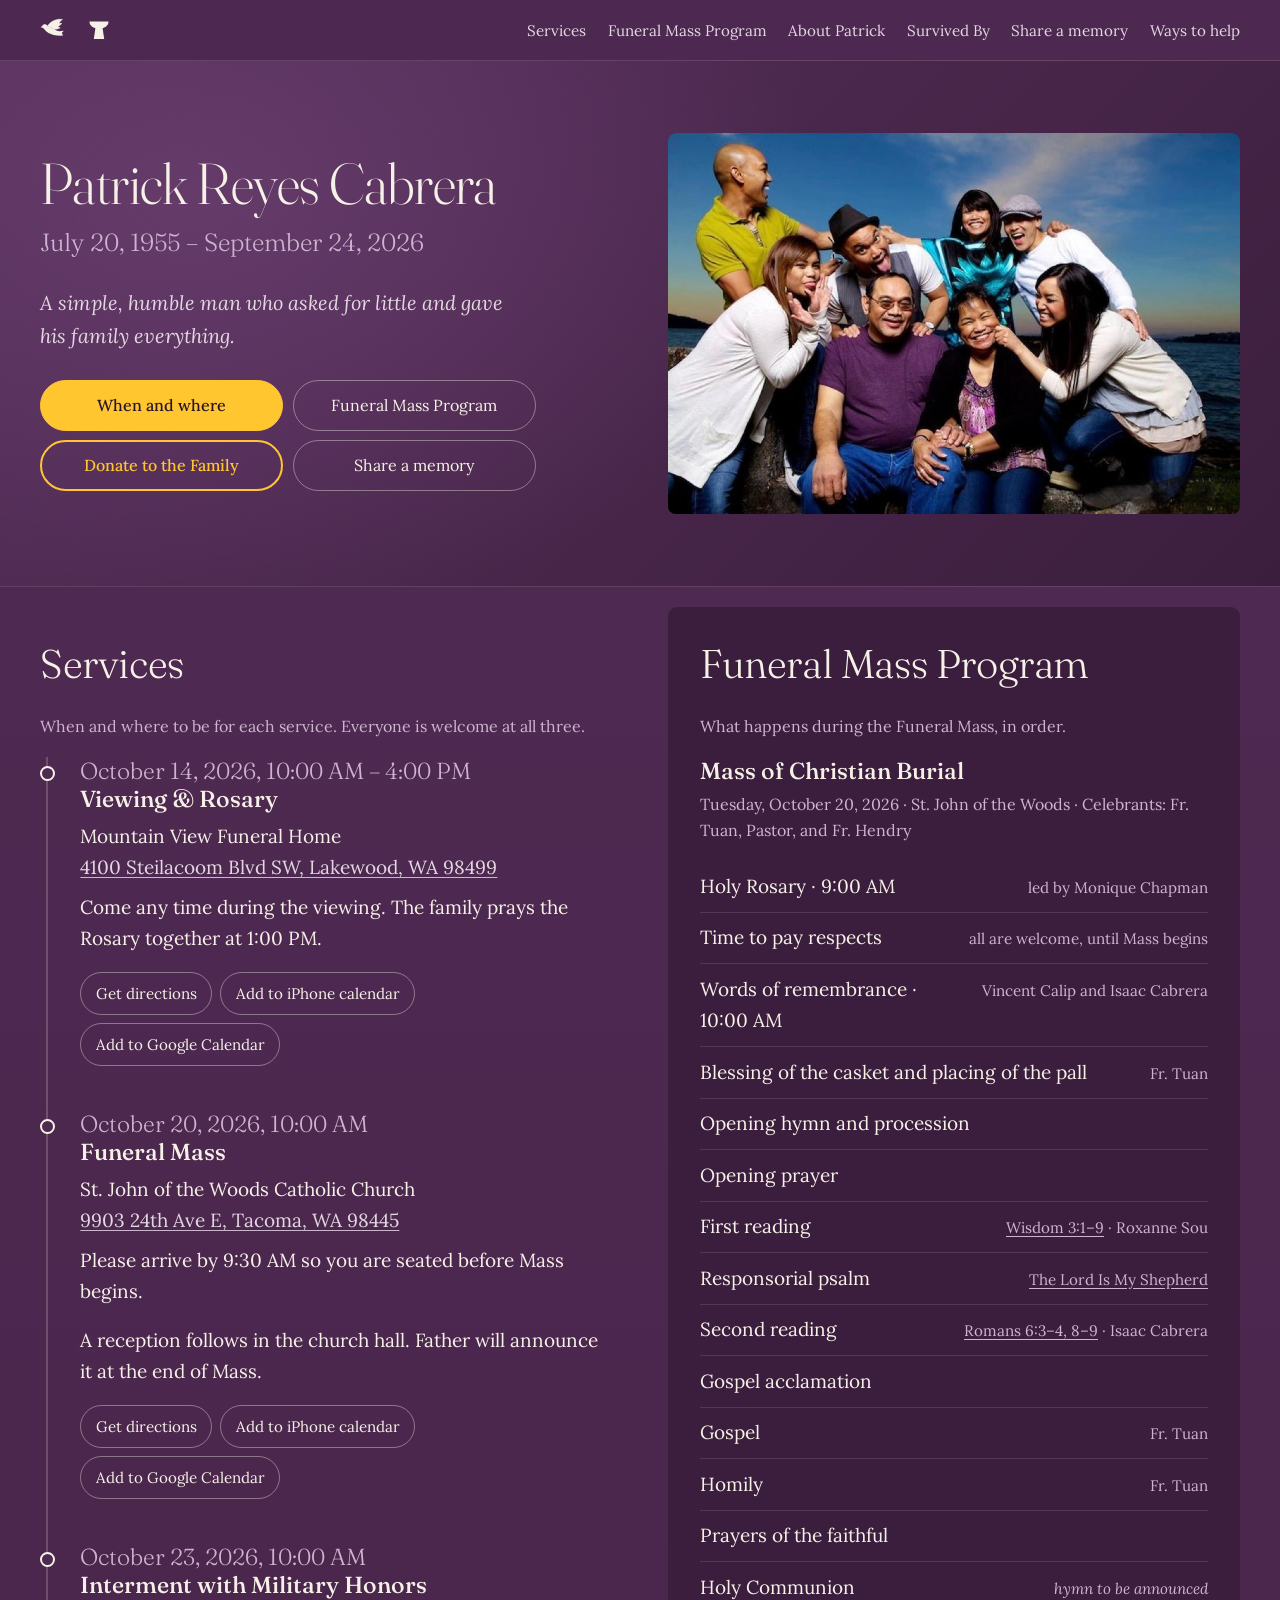
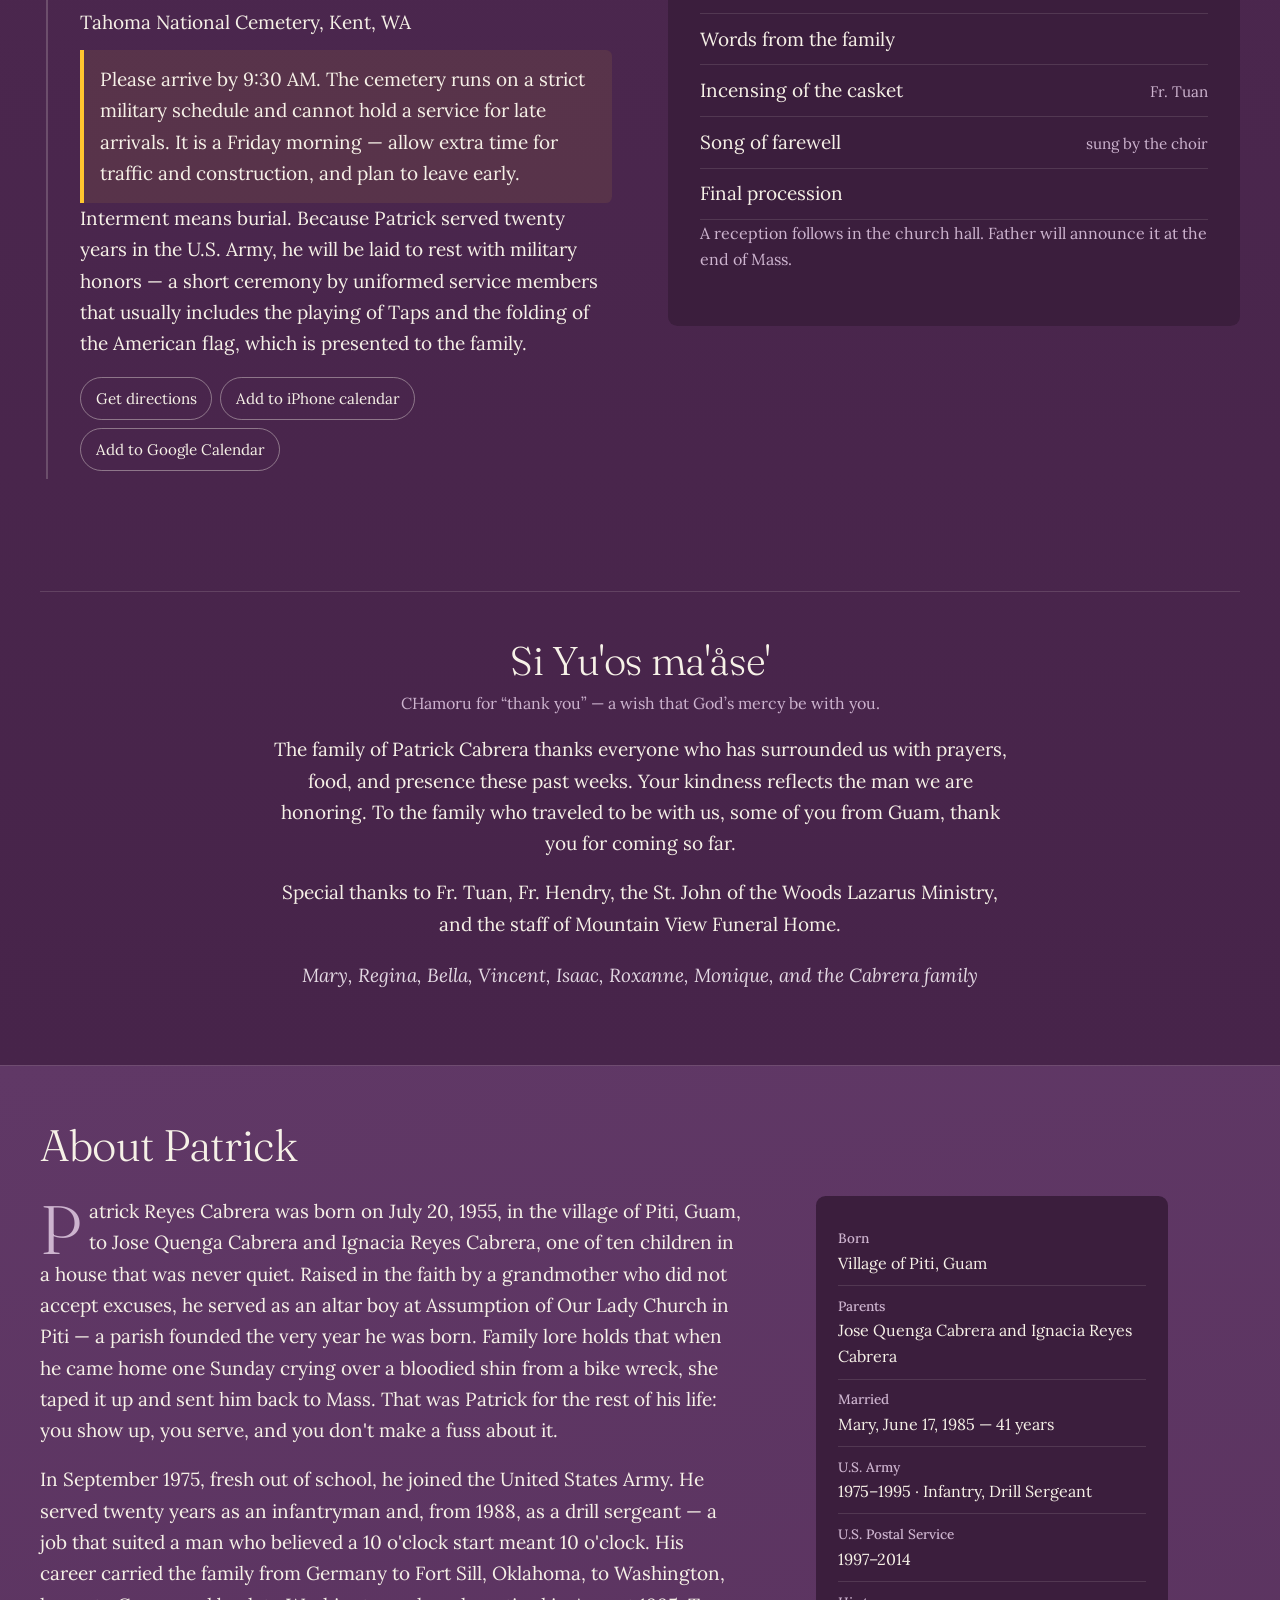
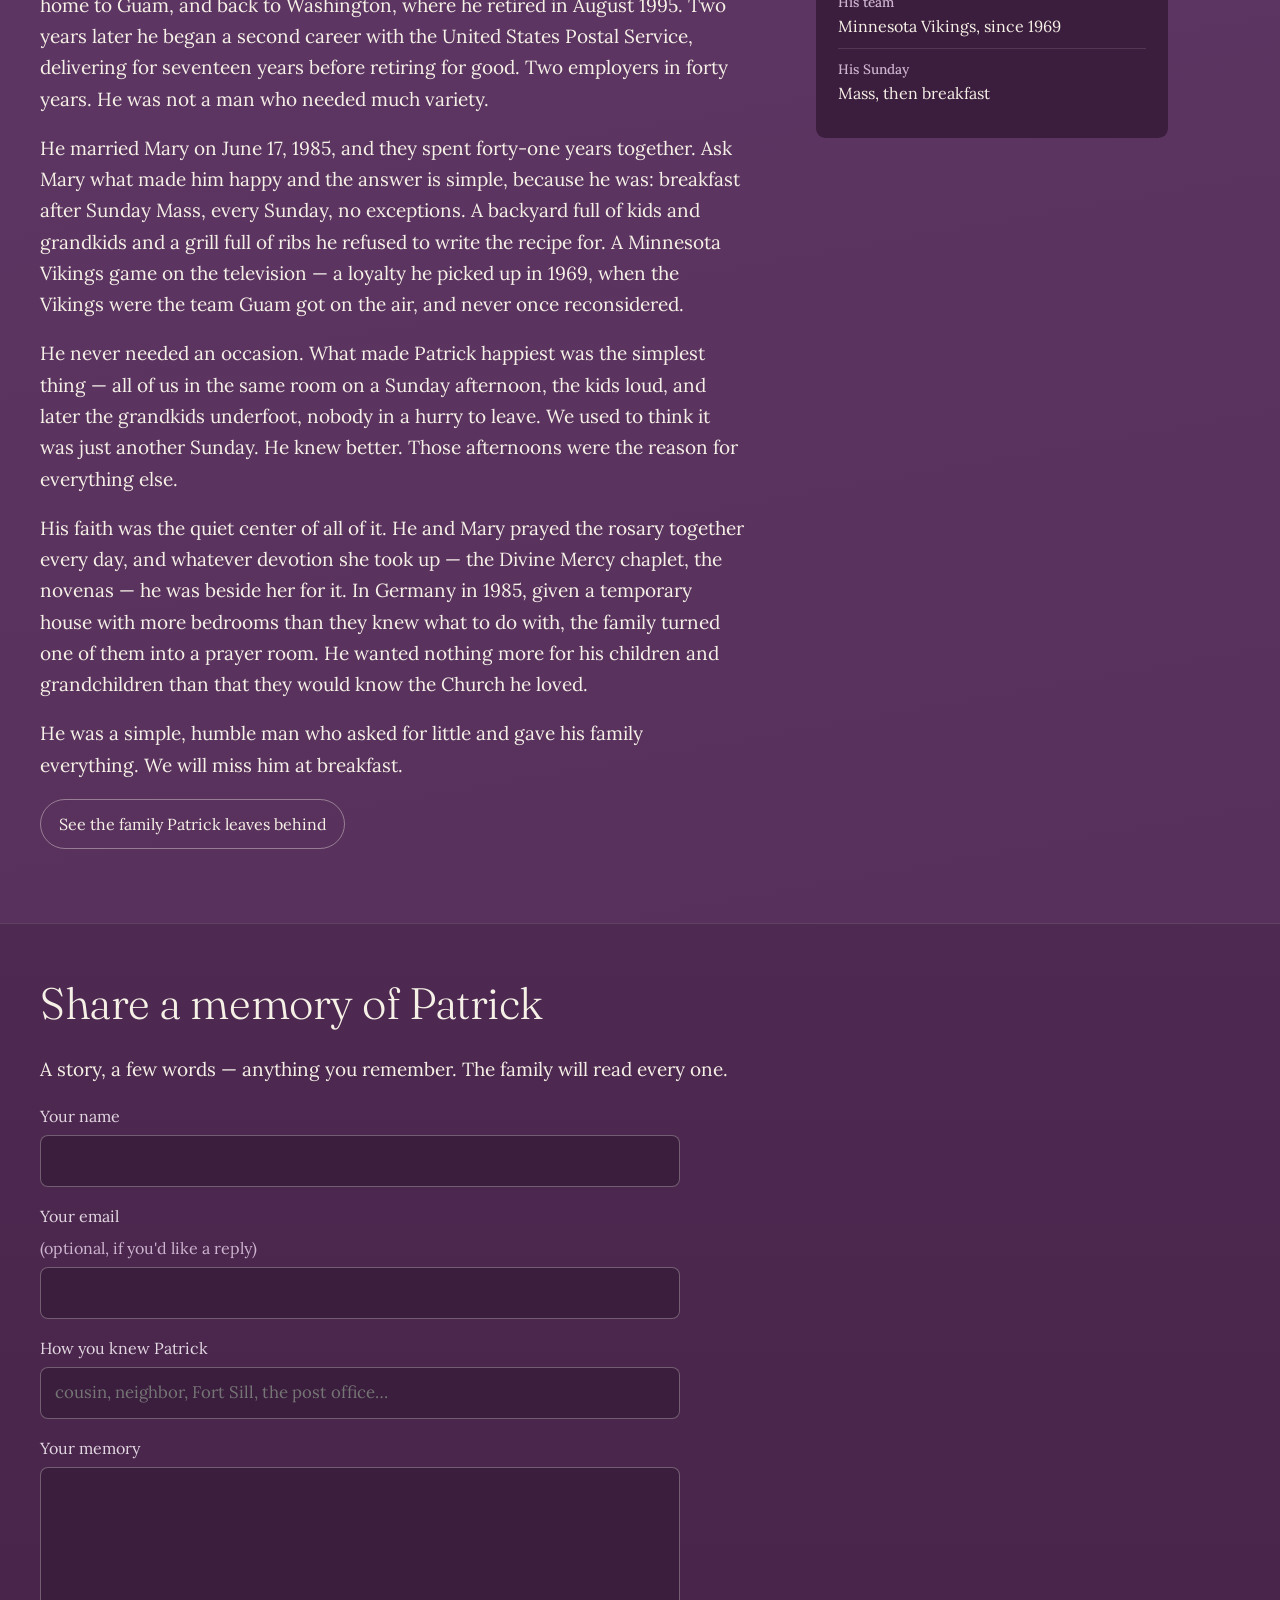
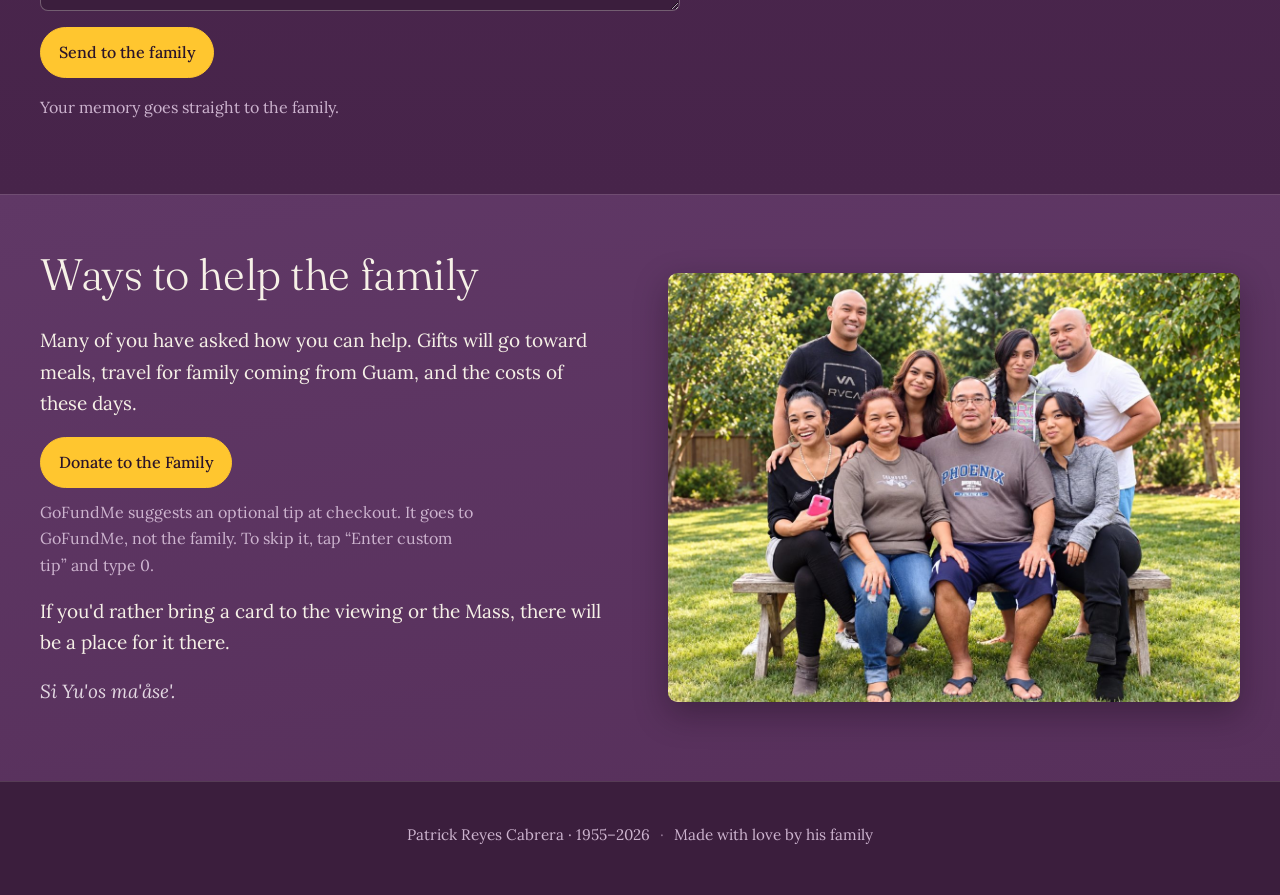
==== commit 5593c63f: "Isaac Cabrera joins the Words of Remembrance; note Mountain View prints the program Co-Authored-By: " ====
--- a/index.html
+++ b/index.html
@@ -109,7 +109,7 @@
         <ol class="order">
           <li><span>Holy Rosary · 9:00 AM</span><span>led by Monique Chapman</span></li>
           <li><span>Time to pay respects</span><span>all are welcome, until Mass begins</span></li>
-          <li><span>Words of remembrance · 10:00 AM</span><span>Vincent Calip</span></li>
+          <li><span>Words of remembrance · 10:00 AM</span><span>Vincent Calip and Isaac Cabrera</span></li>
           <li><span>Blessing of the casket and placing of the pall</span><span>Fr. Tuan</span></li>
           <li><span>Opening hymn and procession</span><span></span></li>
           <li><span>Opening prayer</span><span></span></li>
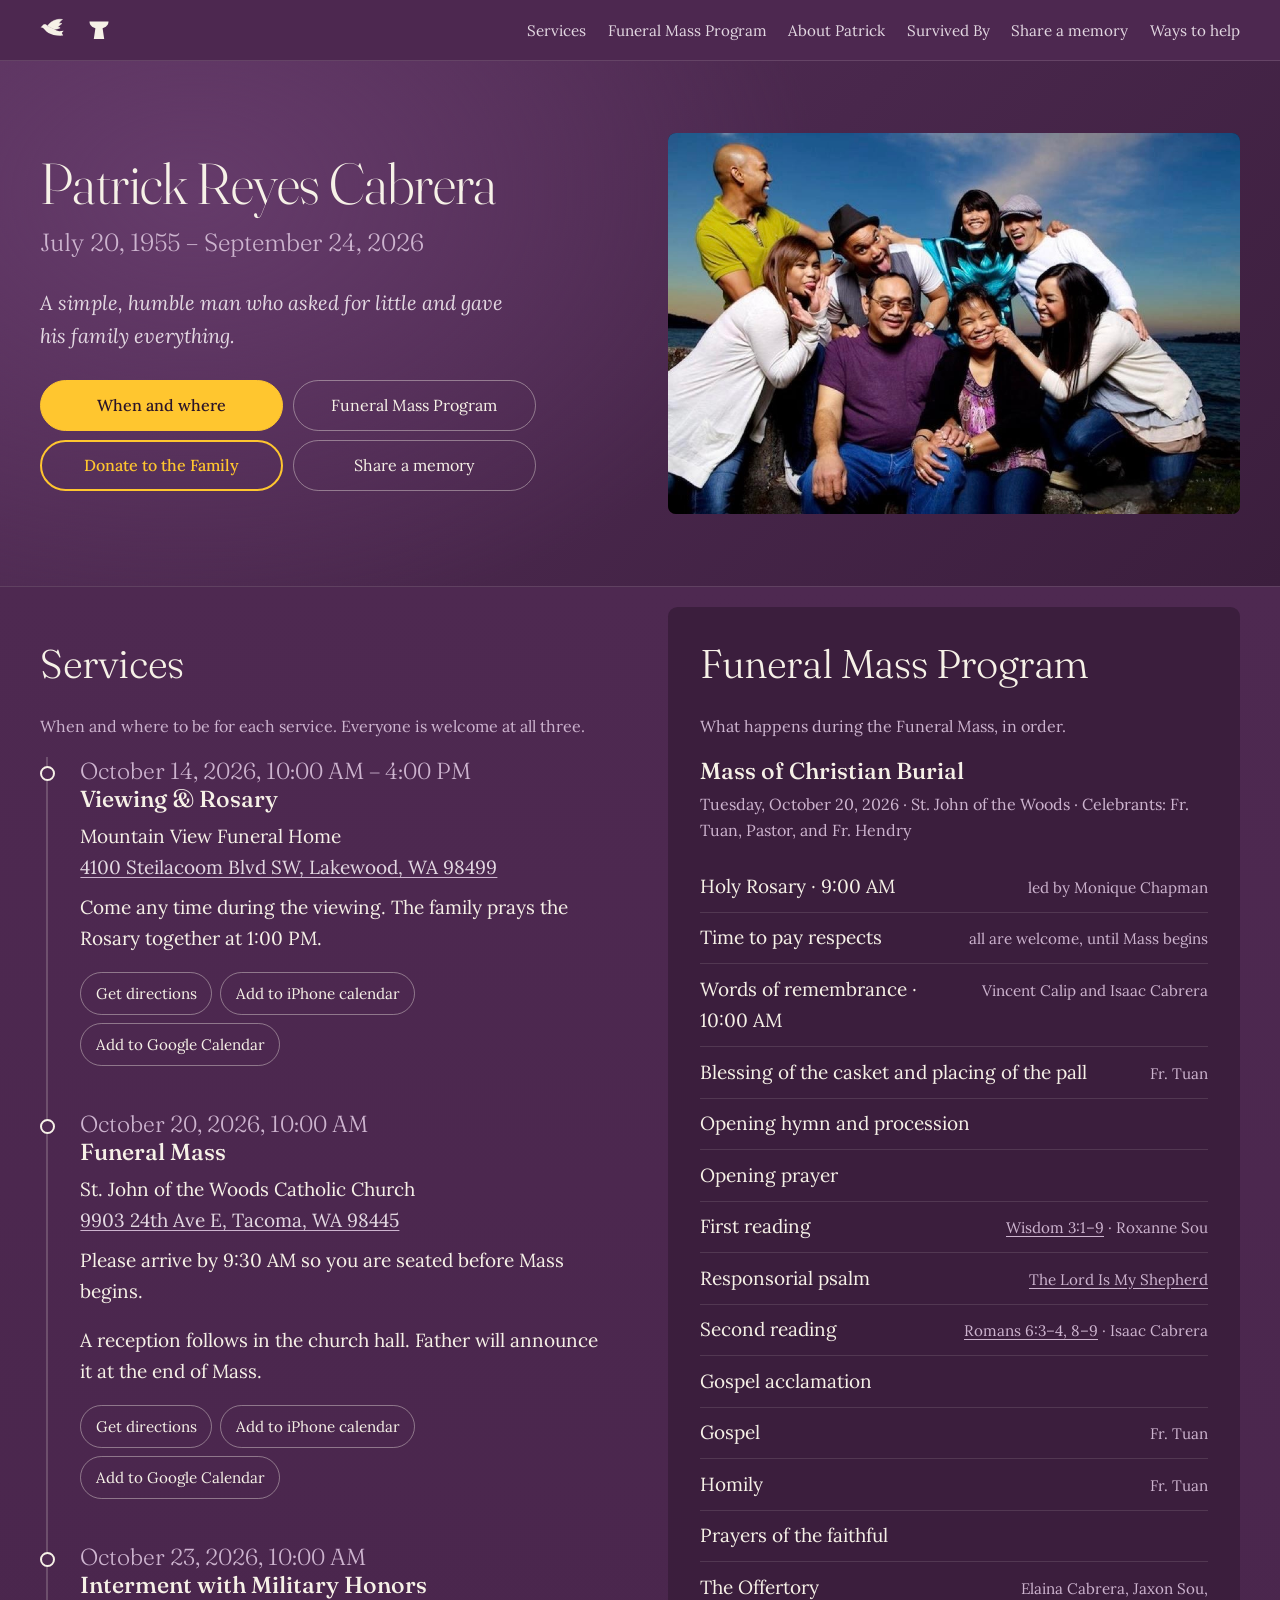
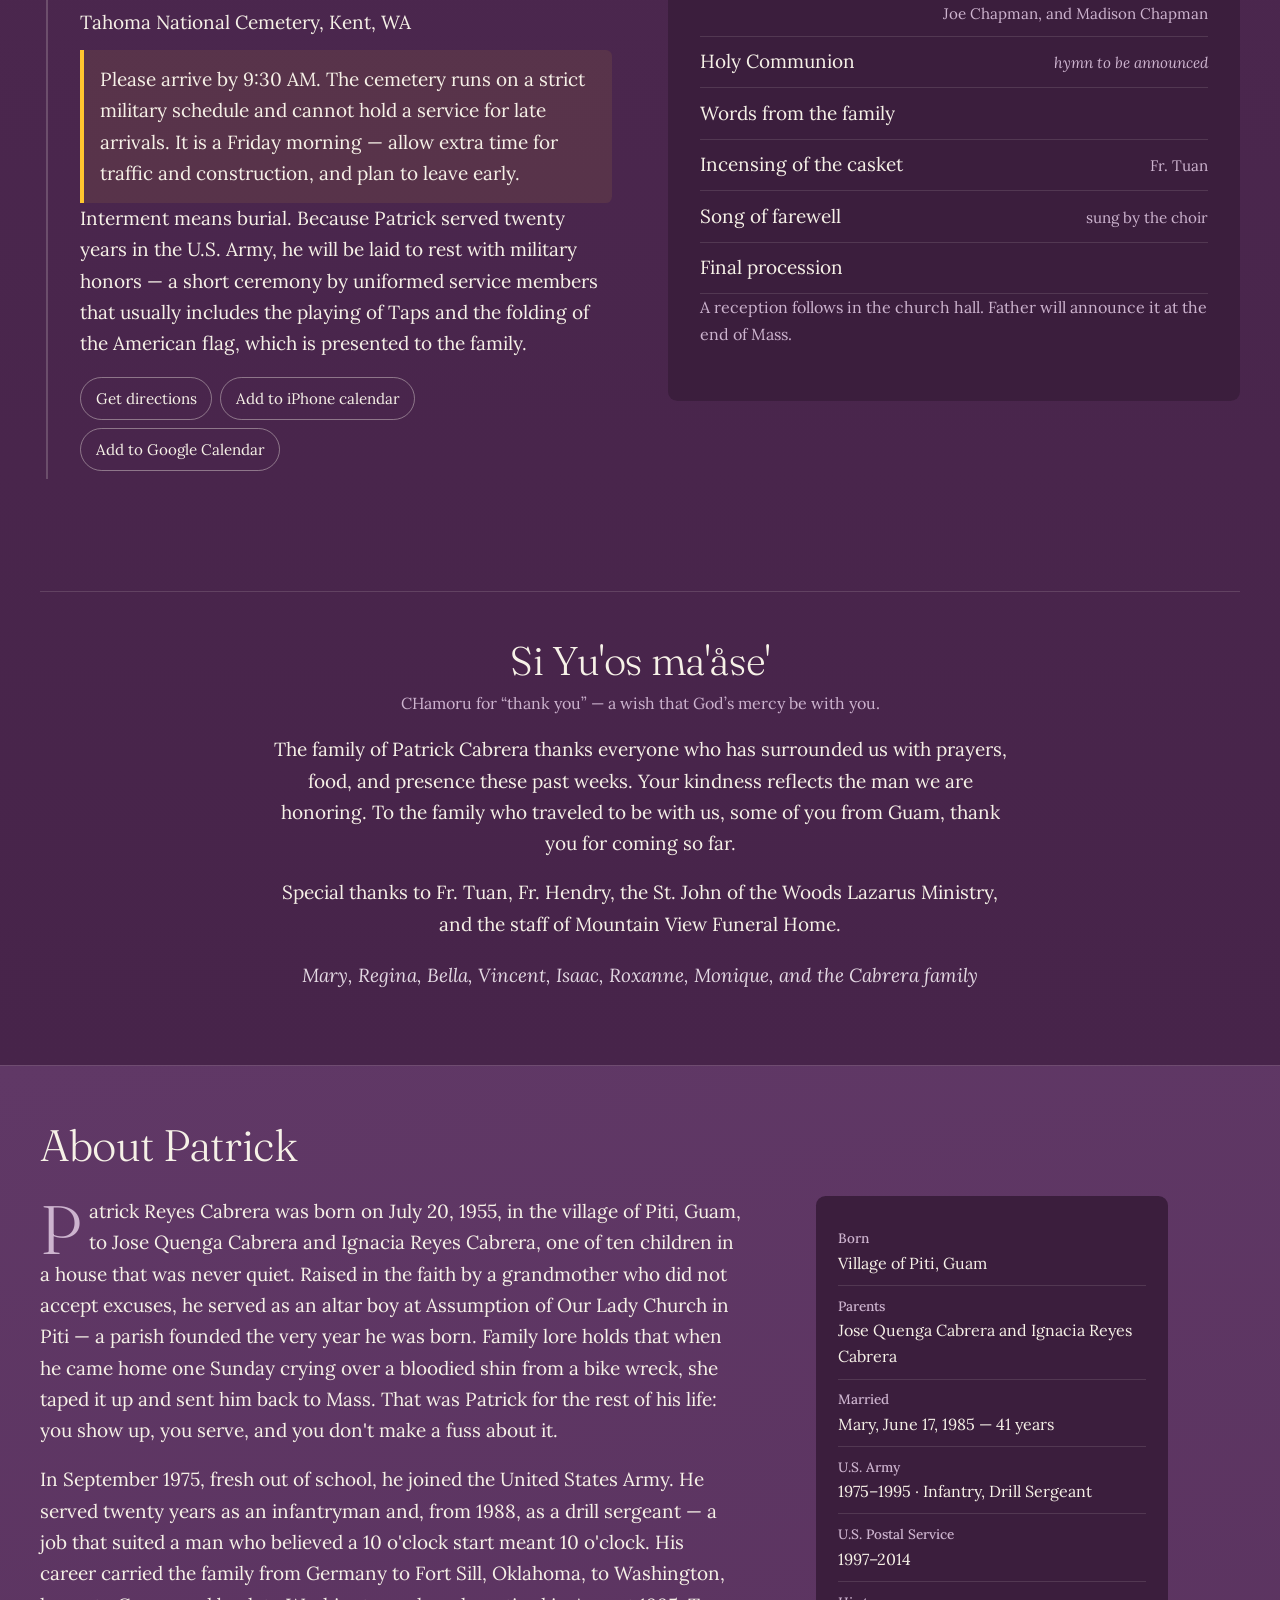
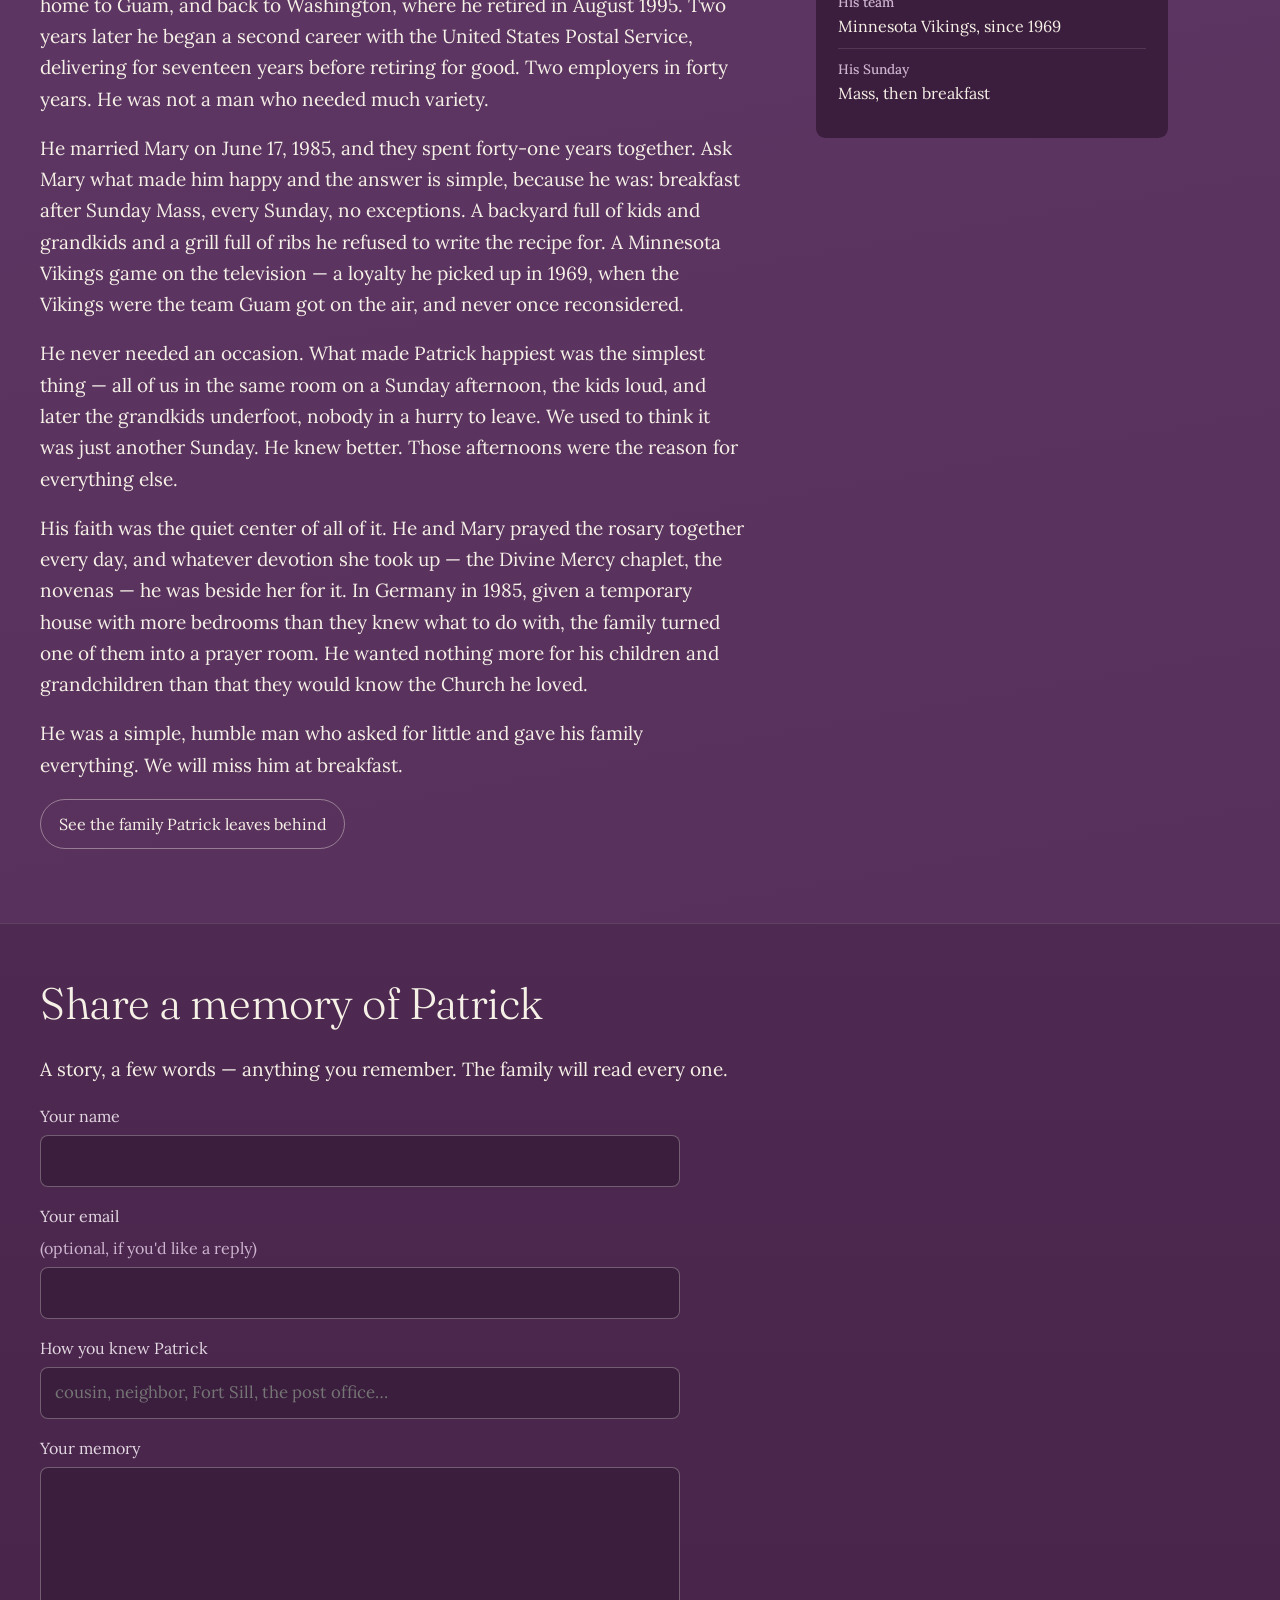
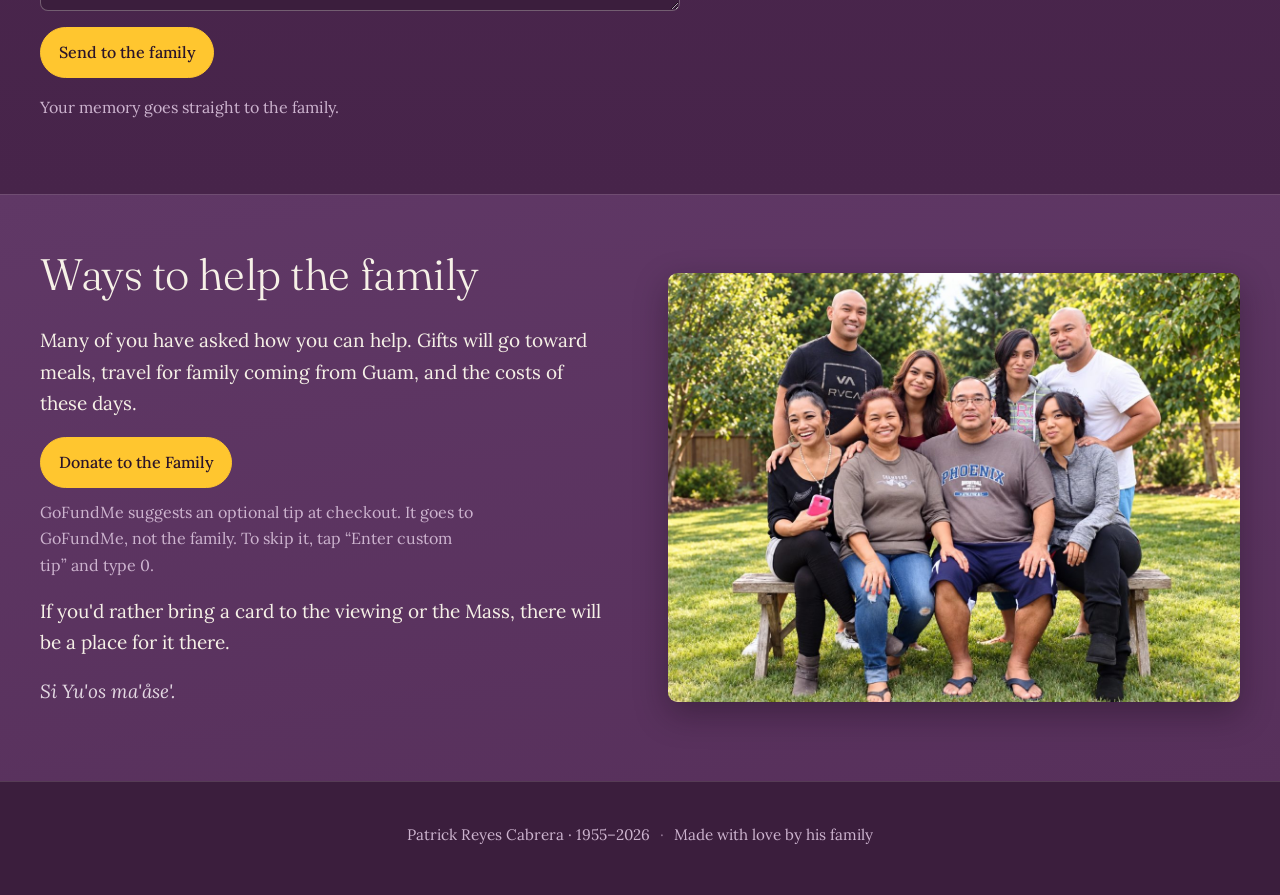
==== commit a2af43b6: "Program: add The Offertory, gifts brought up by the grandchildren Co-Authored-By: Claude Opus 5.5 <n" ====
--- a/index.html
+++ b/index.html
@@ -120,6 +120,7 @@
           <li><span>Gospel</span><span>Fr. Tuan</span></li>
           <li><span>Homily</span><span>Fr. Tuan</span></li>
           <li><span>Prayers of the faithful</span><span></span></li>
+          <li><span>The Offertory</span><span><span class="nw">Elaina Cabrera,</span> <span class="nw">Jaxon Sou,</span> <span class="nw">Joe Chapman,</span> <span class="nw">and Madison Chapman</span></span></li>
           <li><span>Holy Communion</span><span class="tbd">hymn to be announced</span></li>
           <li><span>Words from the family</span><span></span></li>
           <li><span>Incensing of the casket</span><span>Fr. Tuan</span></li>
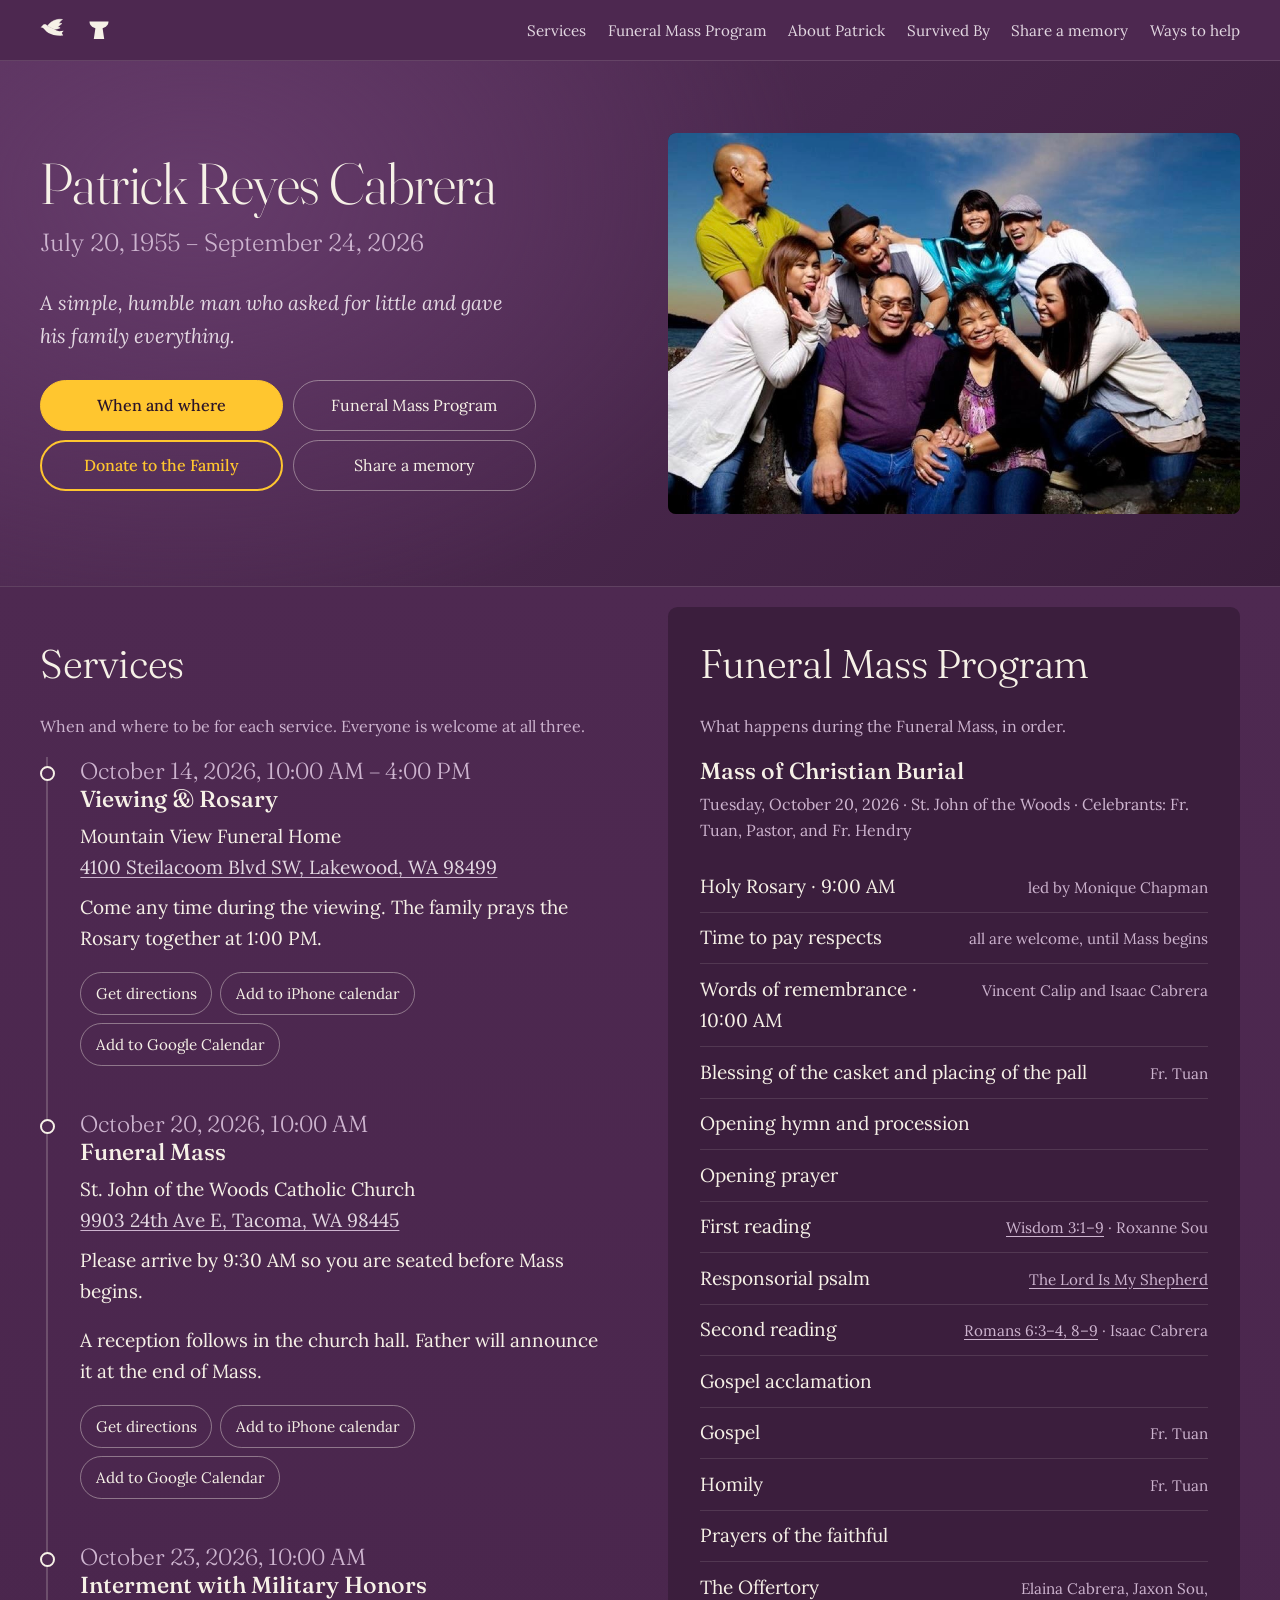
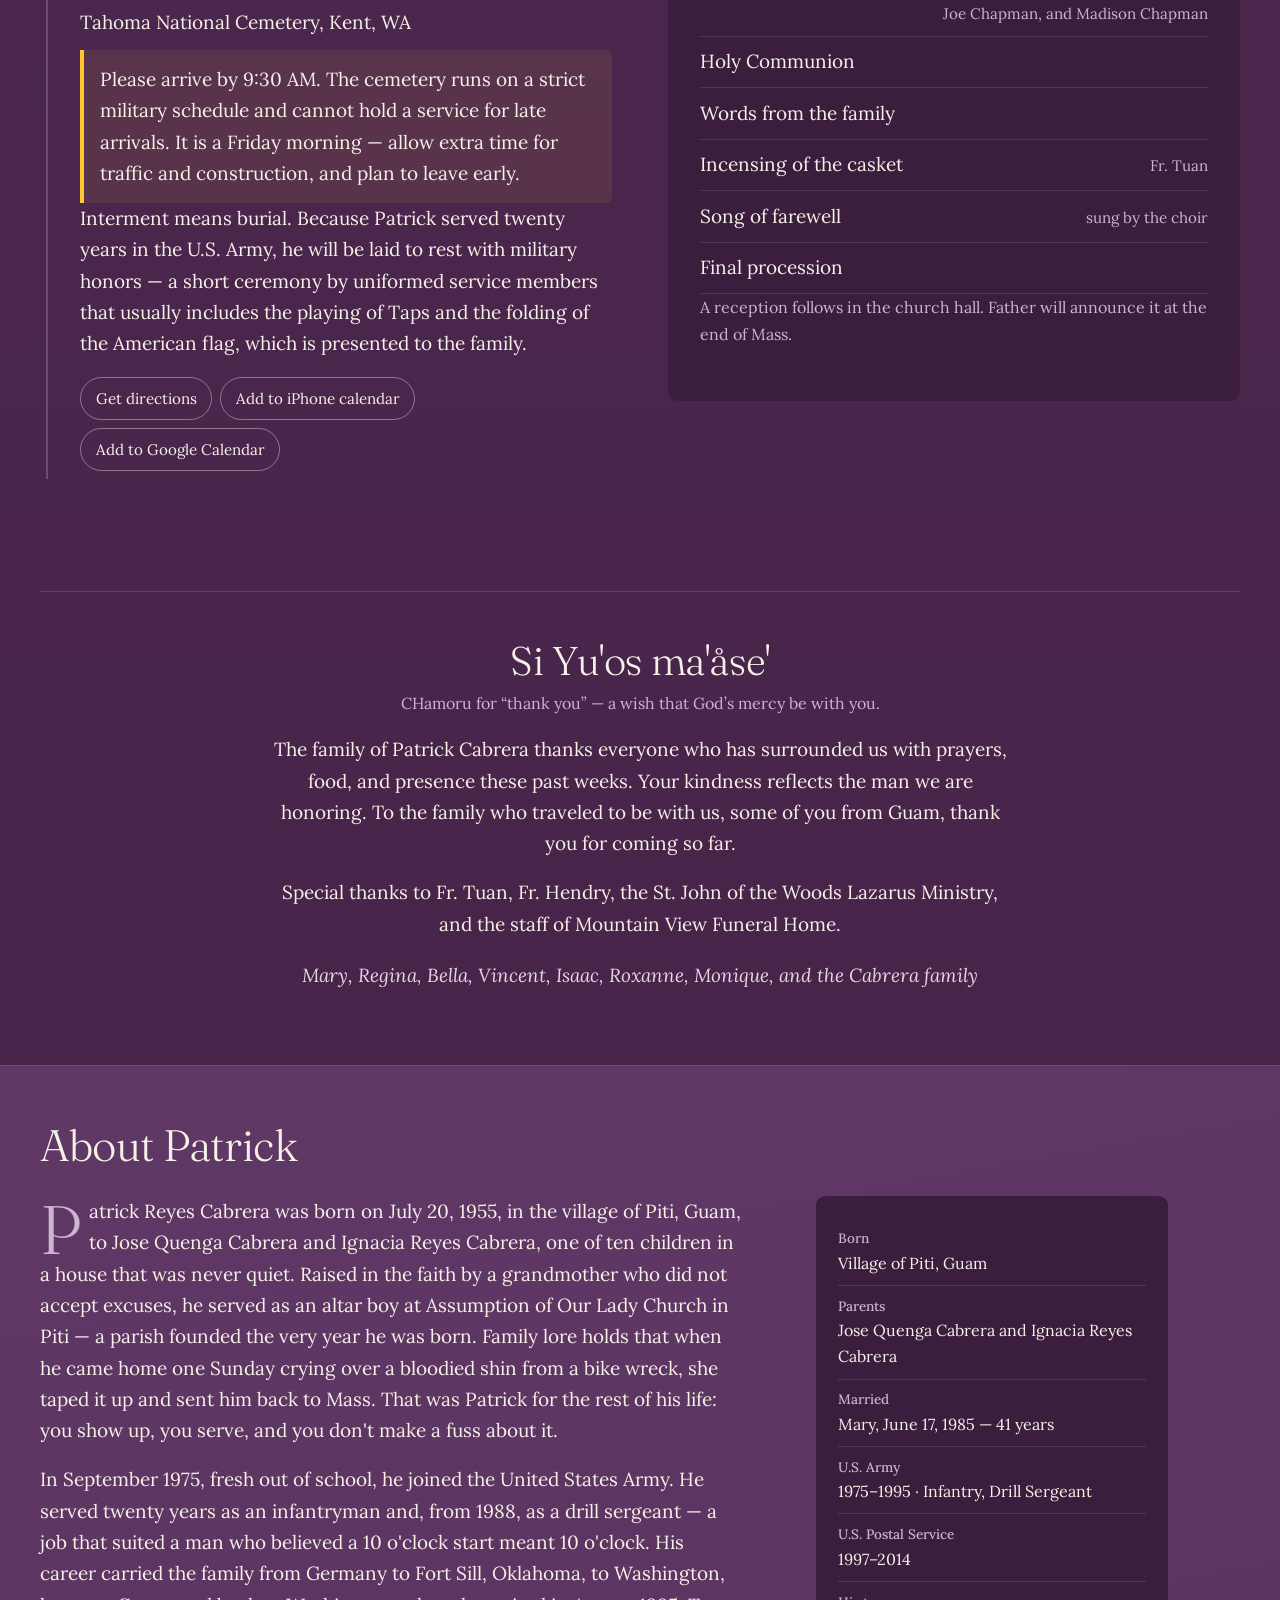
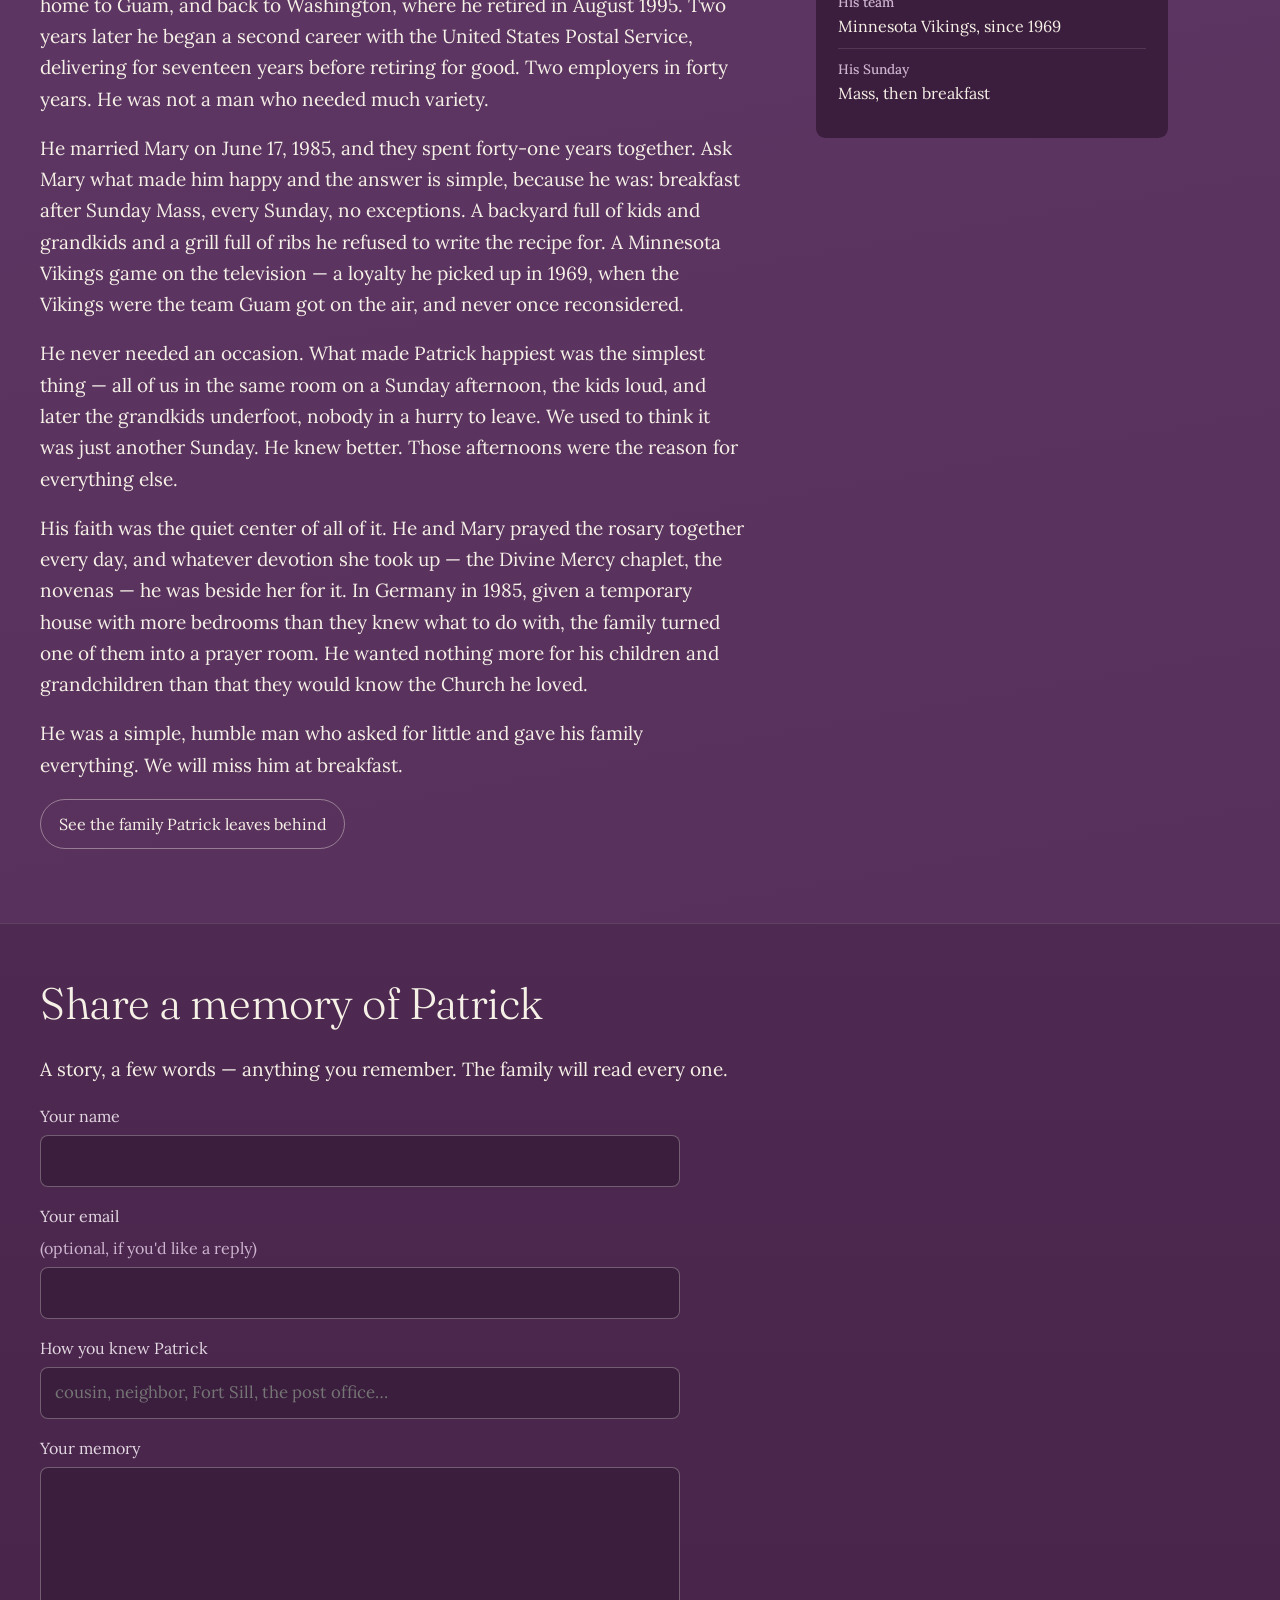
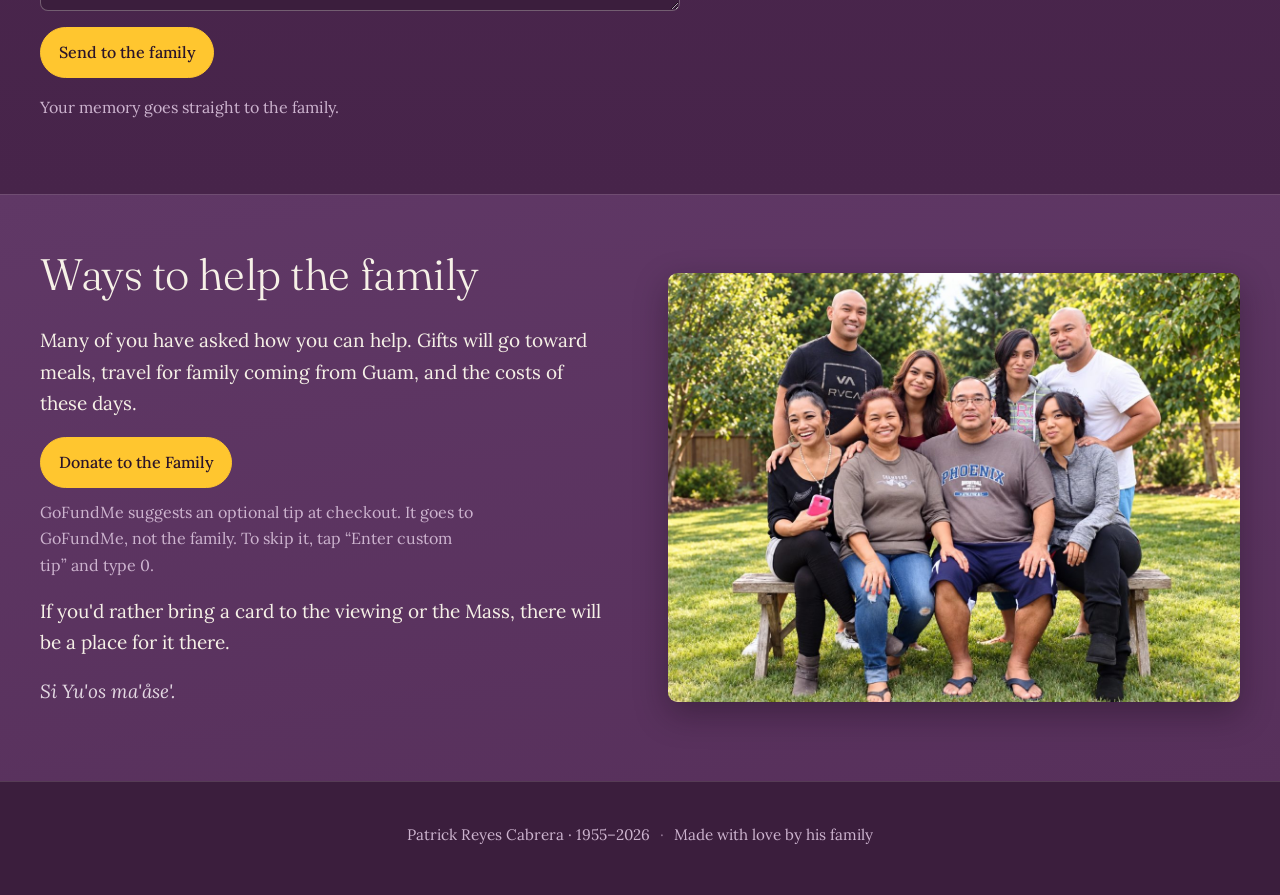
==== commit c69171d1: "Program for print: back cover, no 'Hymn TBA', sharper cover photo - Page 4 back cover: Si Yu'os ma'a" ====
--- a/index.html
+++ b/index.html
@@ -121,7 +121,7 @@
           <li><span>Homily</span><span>Fr. Tuan</span></li>
           <li><span>Prayers of the faithful</span><span></span></li>
           <li><span>The Offertory</span><span><span class="nw">Elaina Cabrera,</span> <span class="nw">Jaxon Sou,</span> <span class="nw">Joe Chapman,</span> <span class="nw">and Madison Chapman</span></span></li>
-          <li><span>Holy Communion</span><span class="tbd">hymn to be announced</span></li>
+          <li><span>Holy Communion</span><span></span></li>
           <li><span>Words from the family</span><span></span></li>
           <li><span>Incensing of the casket</span><span>Fr. Tuan</span></li>
           <li><span>Song of farewell</span><span>sung by the choir</span></li>
